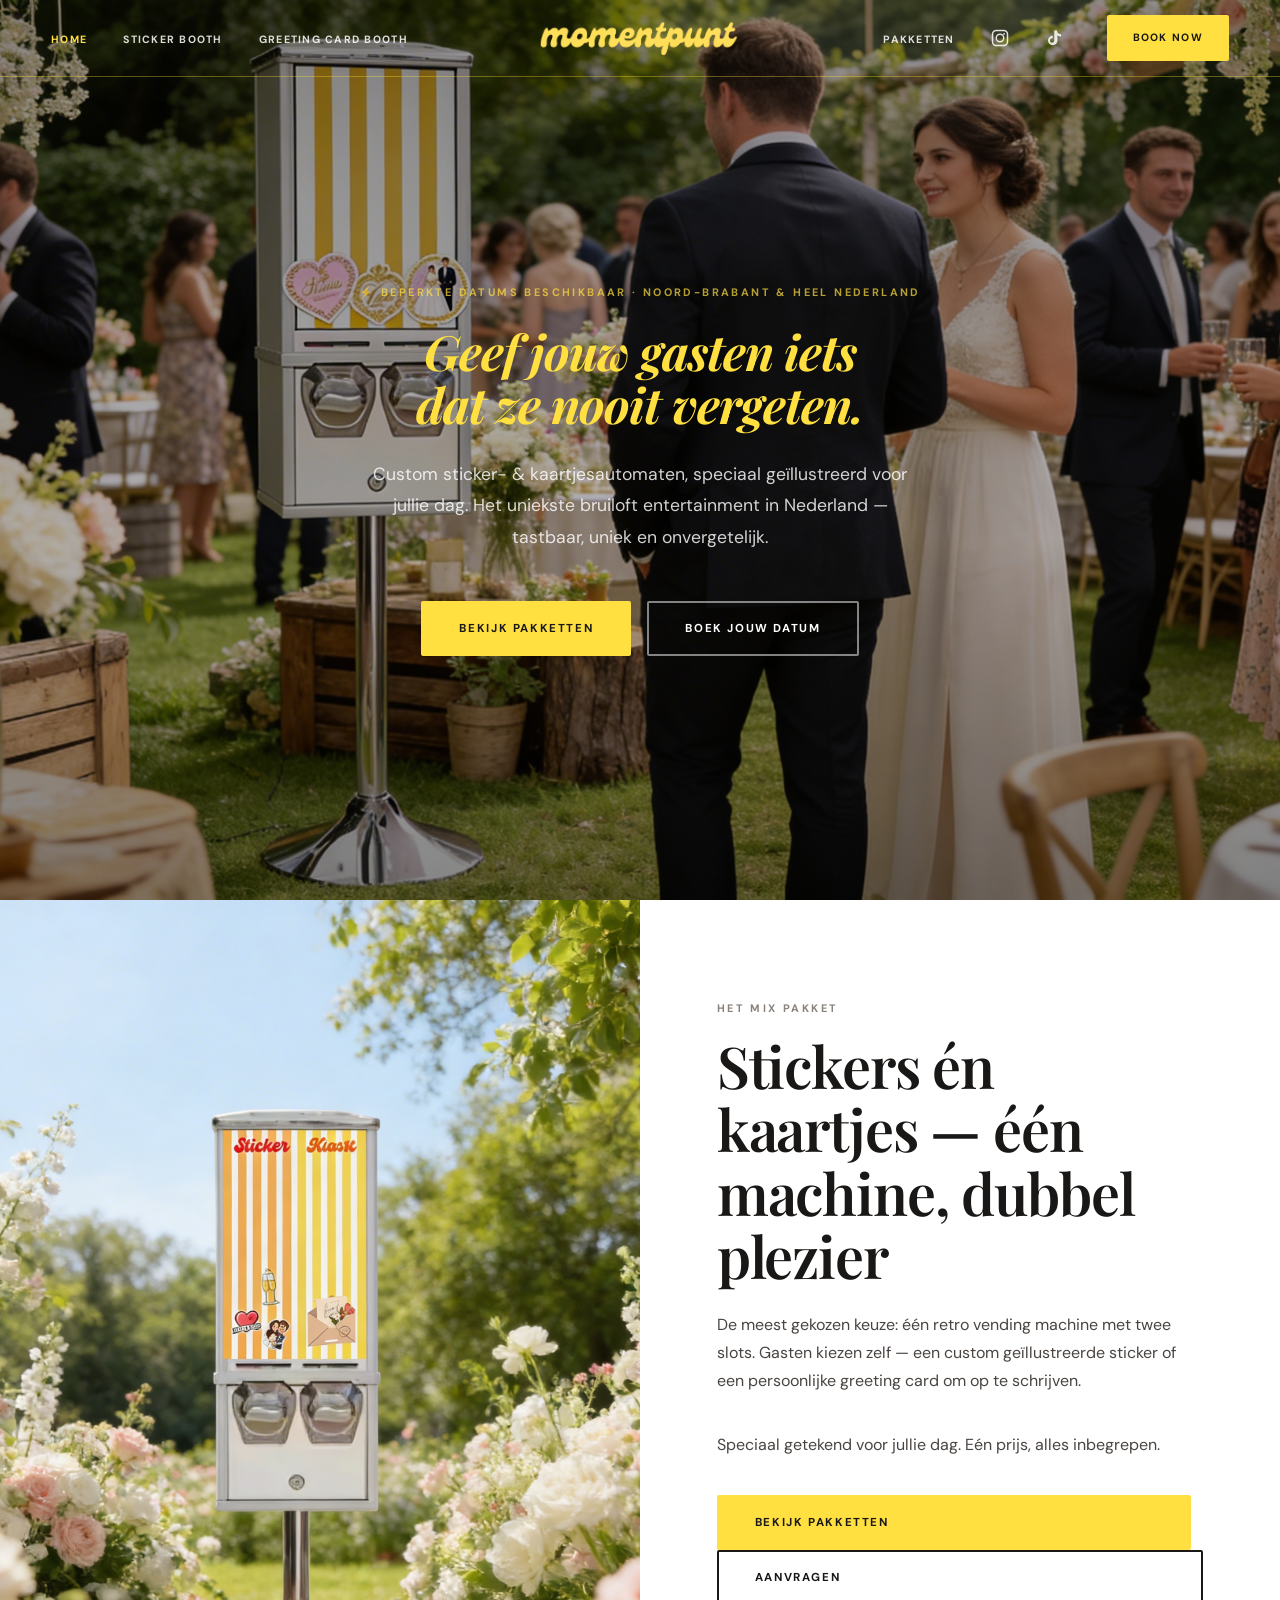
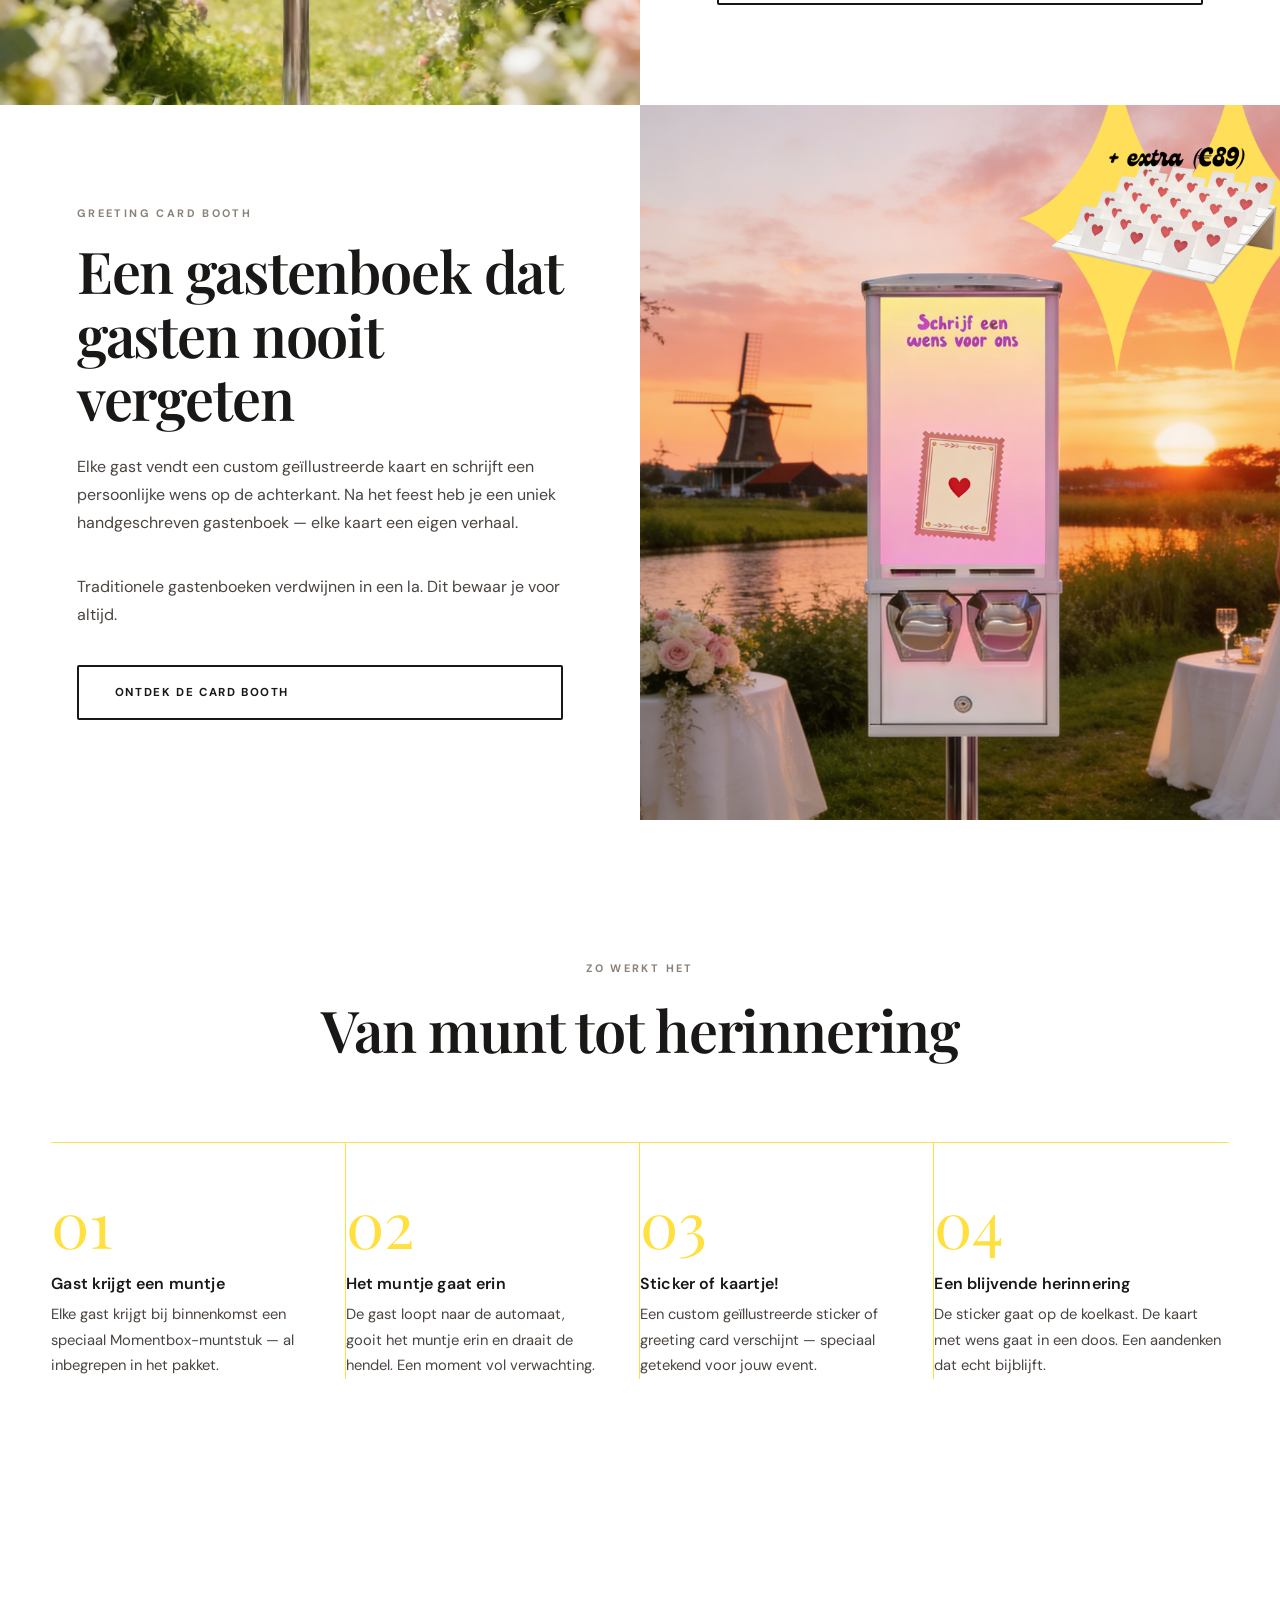
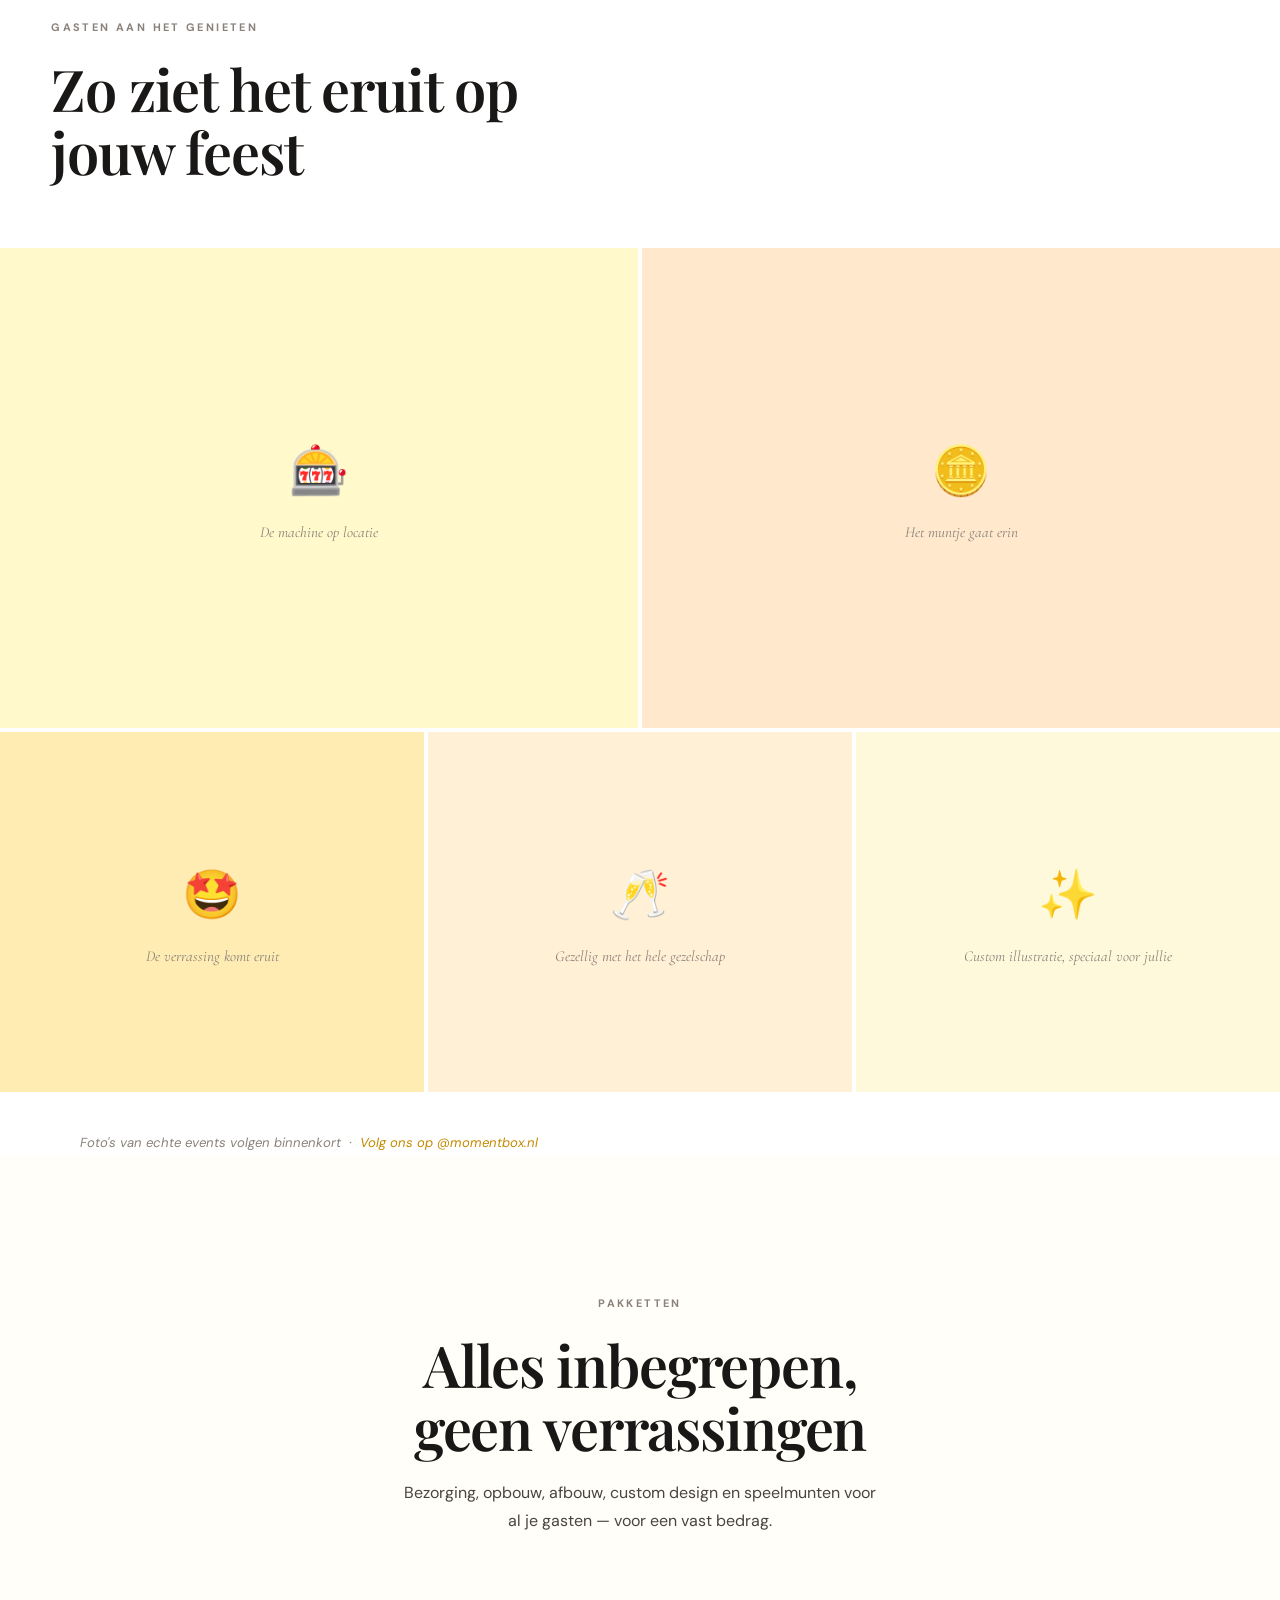
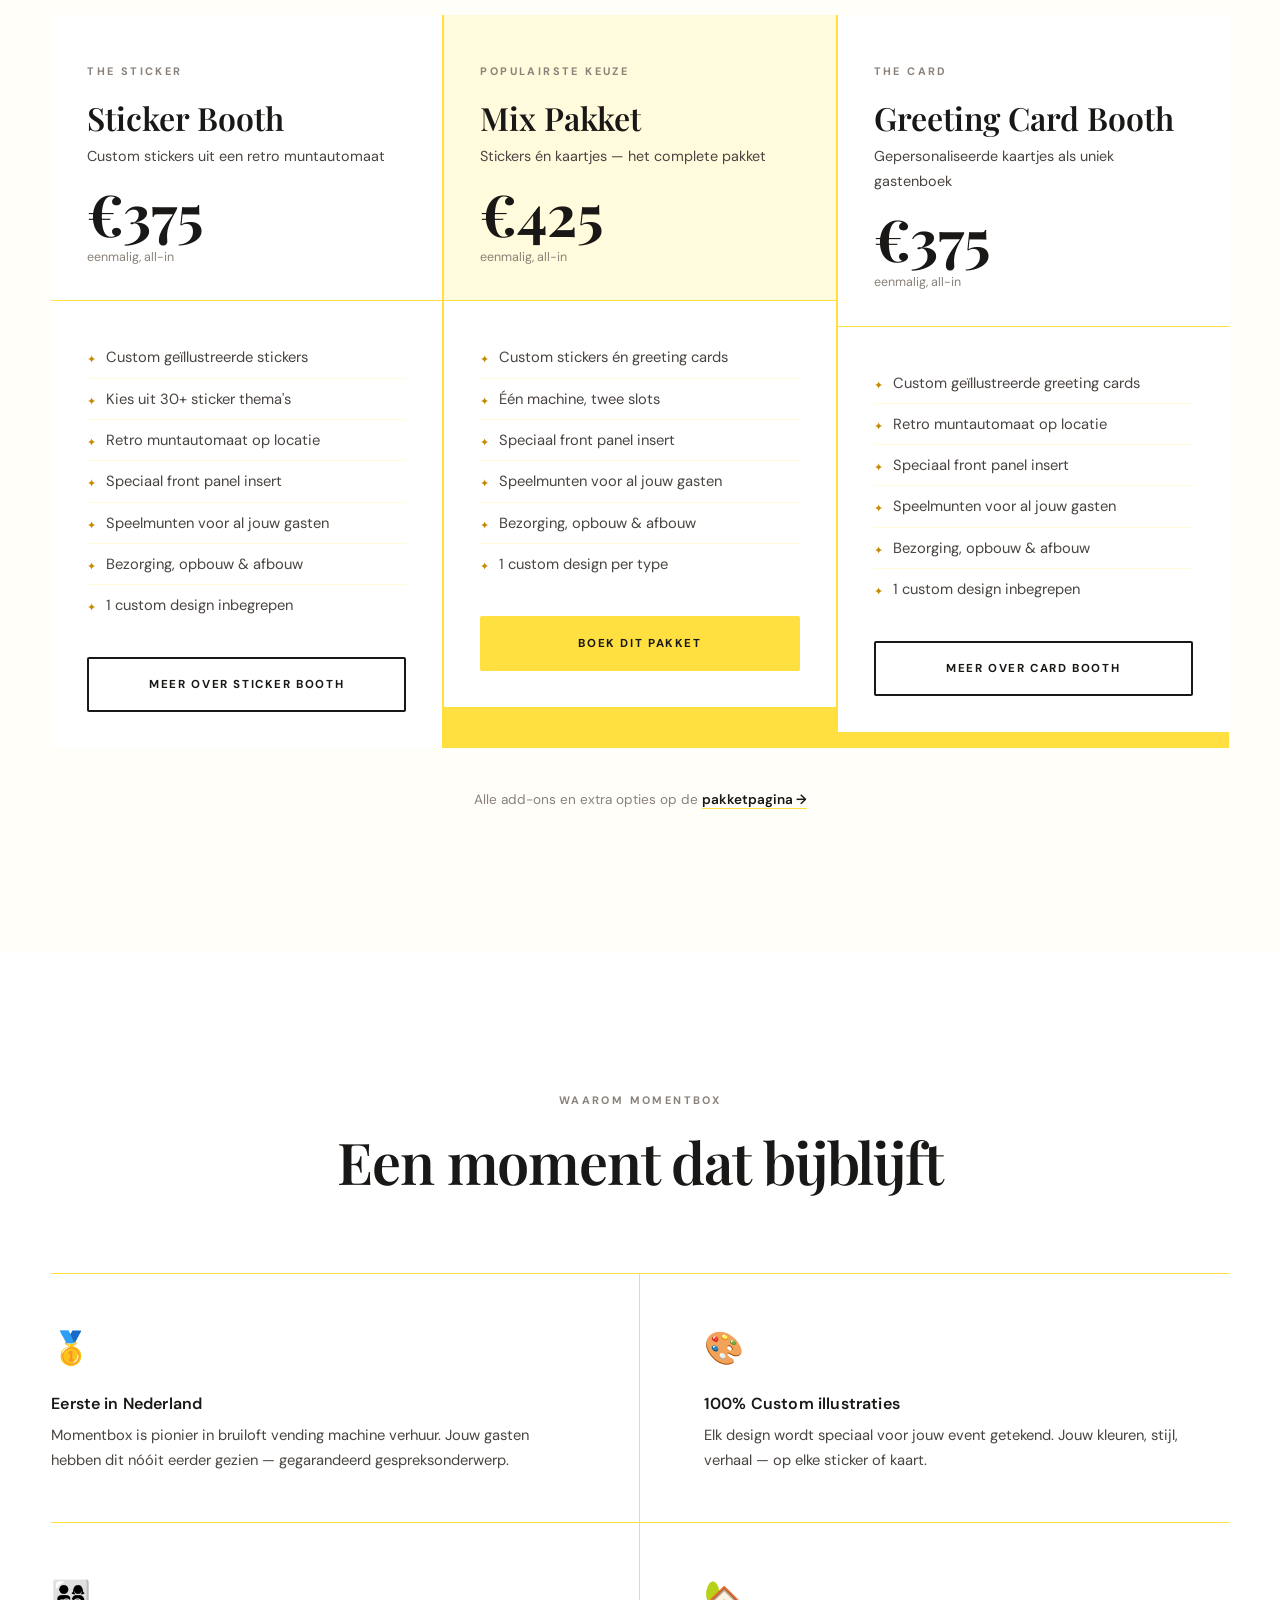
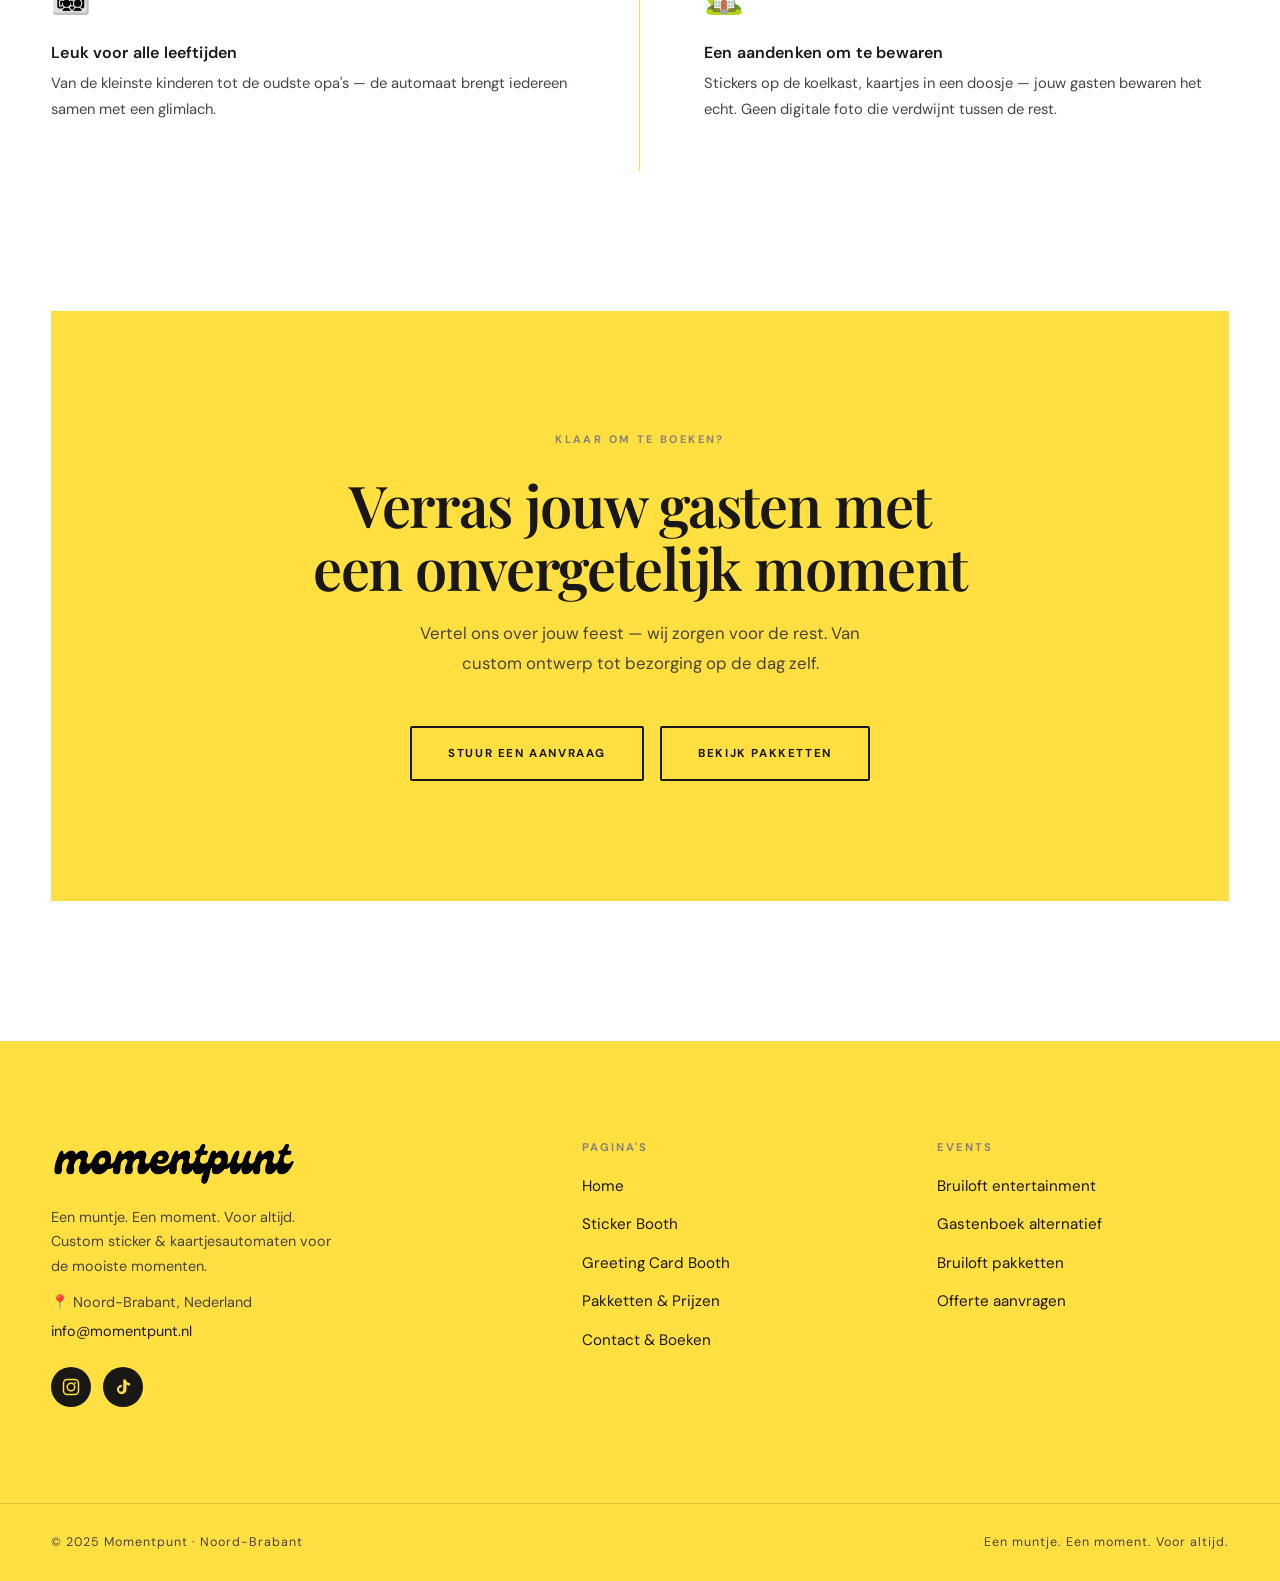
==== index.html @ 3b594d7a "Initial Momentpunt website launch Custom sticker & greeting card vending machine rental site for wed" ====
<!DOCTYPE html>
<html lang="nl">
<head>
  <meta charset="UTF-8" />
  <meta name="viewport" content="width=device-width, initial-scale=1.0" />
  <title>Momentbox — Sticker & Kaartjes Automaat Verhuur voor Bruiloften & Feesten</title>
  <meta name="description" content="Verhuur van sticker- en kaartjesautomaten voor bruiloften, verjaardagen en bedrijfsfeesten in Nederland. Uniek bruiloft entertainment met custom illustraties. Al vanaf €375." />
  <link rel="stylesheet" href="style.css" />
</head>
<body>

<!-- ── Navigation ── -->
<nav class="nav" id="mainNav">
  <div class="nav-inner">
    <!-- Left links -->
    <ul class="nav-links nav-links-left">
      <li><a href="index.html" class="active">Home</a></li>
      <li><a href="stickerbooth.html">Sticker Booth</a></li>
      <li><a href="greetingcardbooth.html">Greeting Card Booth</a></li>
    </ul>

    <!-- Center logo -->
    <a href="index.html" class="nav-logo">
      <img src="images/logo.png" alt="Momentpunt" />
    </a>

    <!-- Right links -->
    <ul class="nav-links nav-links-right">
      <li><a href="pakketten.html">Pakketten</a></li>
      <li><a href="https://instagram.com/momentpunt.nl" class="nav-icon" aria-label="Instagram"><svg width="18" height="18" viewBox="0 0 24 24" fill="none" xmlns="http://www.w3.org/2000/svg"><rect x="2" y="2" width="20" height="20" rx="5" stroke="currentColor" stroke-width="2"/><circle cx="12" cy="12" r="5" stroke="currentColor" stroke-width="2"/><circle cx="17.5" cy="6.5" r="1.2" fill="currentColor"/></svg></a></li>
      <li><a href="https://tiktok.com/@momentpunt.nl" class="nav-icon" aria-label="TikTok"><svg width="18" height="18" viewBox="0 0 24 24" fill="currentColor" xmlns="http://www.w3.org/2000/svg"><path d="M19.59 6.69a4.83 4.83 0 01-3.77-4.25V2h-3.45v13.67a2.89 2.89 0 01-2.88 2.5 2.89 2.89 0 01-2.89-2.89 2.89 2.89 0 012.89-2.89c.28 0 .54.04.79.1V9.01a6.34 6.34 0 00-6.34 6.34 6.34 6.34 0 006.34 6.34 6.34 6.34 0 006.33-6.34V8.69a8.19 8.19 0 004.79 1.52V6.76a4.84 4.84 0 01-1.02-.07z"/></svg></a></li>
      <li><a href="contact.html" class="btn btn-primary btn-sm nav-cta">Book Now</a></li>
    </ul>

    <button class="hamburger" onclick="openMenu()" aria-label="Menu openen">
      <span></span><span></span><span></span>
    </button>
  </div>
</nav>

<div class="mobile-menu" id="mobileMenu">
  <button class="mobile-menu-close" onclick="closeMenu()">✕</button>
  <a href="index.html" onclick="closeMenu()">Home</a>
  <a href="stickerbooth.html" onclick="closeMenu()">Sticker Booth</a>
  <a href="greetingcardbooth.html" onclick="closeMenu()">Greeting Card Booth</a>
  <a href="pakketten.html" onclick="closeMenu()">Pakketten</a>
  <a href="contact.html" onclick="closeMenu()">Contact</a>
</div>

<!-- ── Hero ── -->
<section class="hero">
  <div class="hero-bg">
    <img src="images/hero-wedding.jpg" alt="Momentbox op een bruiloft" />
    <div class="hero-overlay"></div>
  </div>

  <div class="hero-content">
    <span class="eyebrow">⚡ Beperkte datums beschikbaar · Noord-Brabant &amp; Heel Nederland</span>
    <h1 style="max-width:900px; margin: 0 auto 28px; line-height:1.08;">
      Geef jouw gasten iets<br />dat ze nooit vergeten.
    </h1>
    <p class="lead" style="margin: 0 auto 48px;">
      Custom sticker- &amp; kaartjesautomaten, speciaal geïllustreerd voor jullie dag. Het uniekste bruiloft entertainment in Nederland — tastbaar, uniek en onvergetelijk.
    </p>
    <div style="display:flex; gap:16px; justify-content:center; flex-wrap:wrap;">
      <a href="pakketten.html" class="btn btn-primary">Bekijk pakketten</a>
      <a href="contact.html" class="btn btn-ghost">Boek jouw datum</a>
    </div>
  </div>
</section>

<!-- ── Editorial split: Mix (real photo) ── -->
<div class="split-section">
  <div class="split-media" style="background:#FFF9CC;">
    <img src="images/machine-garden.jpg" alt="Momentbox mix pakket in een tuin" />
  </div>
  <div class="split-text">
    <span class="section-label">Het Mix Pakket</span>
    <h2>Stickers én kaartjes — één machine, dubbel plezier</h2>
    <p>De meest gekozen keuze: één retro vending machine met twee slots. Gasten kiezen zelf — een custom geïllustreerde sticker of een persoonlijke greeting card om op te schrijven.</p>
    <p>Speciaal getekend voor jullie dag. Eén prijs, alles inbegrepen.</p>
    <a href="pakketten.html" class="btn btn-primary" style="margin-right:12px;">Bekijk pakketten</a>
    <a href="contact.html" class="btn btn-secondary">Aanvragen</a>
  </div>
</div>

<!-- ── Editorial split: Card Booth (reverse) ── -->
<div class="split-section split-reverse">
  <div class="split-media" style="background:#FFF5CC;">
    <img src="images/greeting-card-booth.jpg" alt="Greeting Card Booth machine" />
  </div>
  <div class="split-text">
    <span class="section-label">Greeting Card Booth</span>
    <h2>Een gastenboek dat gasten nooit vergeten</h2>
    <p>Elke gast vendt een custom geïllustreerde kaart en schrijft een persoonlijke wens op de achterkant. Na het feest heb je een uniek handgeschreven gastenboek — elke kaart een eigen verhaal.</p>
    <p>Traditionele gastenboeken verdwijnen in een la. Dit bewaar je voor altijd.</p>
    <a href="greetingcardbooth.html" class="btn btn-secondary">Ontdek de Card Booth</a>
  </div>
</div>

<!-- ── How it works ── -->
<section class="section" style="background:var(--white);">
  <div class="container">
    <div class="text-center">
      <span class="section-label">Zo werkt het</span>
      <h2 style="max-width:680px; margin: 0 auto;">Van munt tot herinnering</h2>
    </div>

    <div class="steps-editorial">
      <div class="step-editorial">
        <span class="step-n">01</span>
        <h4>Gast krijgt een muntje</h4>
        <p style="font-size:0.92rem; margin-top:10px;">Elke gast krijgt bij binnenkomst een speciaal Momentbox-muntstuk — al inbegrepen in het pakket.</p>
      </div>
      <div class="step-editorial">
        <span class="step-n">02</span>
        <h4>Het muntje gaat erin</h4>
        <p style="font-size:0.92rem; margin-top:10px;">De gast loopt naar de automaat, gooit het muntje erin en draait de hendel. Een moment vol verwachting.</p>
      </div>
      <div class="step-editorial">
        <span class="step-n">03</span>
        <h4>Sticker of kaartje!</h4>
        <p style="font-size:0.92rem; margin-top:10px;">Een custom geïllustreerde sticker of greeting card verschijnt — speciaal getekend voor jouw event.</p>
      </div>
      <div class="step-editorial">
        <span class="step-n">04</span>
        <h4>Een blijvende herinnering</h4>
        <p style="font-size:0.92rem; margin-top:10px;">De sticker gaat op de koelkast. De kaart met wens gaat in een doos. Een aandenken dat echt bijblijft.</p>
      </div>
    </div>
  </div>
</section>

<!-- ── Photo gallery ── -->
<section class="photo-section">
  <div class="photo-section-header">
    <span class="section-label">Gasten aan het genieten</span>
    <h2 style="max-width:560px;">Zo ziet het eruit op jouw feest</h2>
  </div>

  <div class="photo-grid">
    <div class="photo-item fade-up">
      <!-- <img src="photos/machine-locatie.jpg" alt="Momentbox op locatie" /> -->
      <div class="photo-placeholder">
        <div class="photo-placeholder-emoji">🎰</div>
        <div class="photo-placeholder-label">De machine op locatie</div>
      </div>
      <div class="photo-caption">De machine staat er mooi bij</div>
    </div>

    <div class="photo-item fade-up" style="transition-delay:.06s;">
      <!-- <img src="photos/munt-gooien.jpg" alt="Gast gooit een munt" /> -->
      <div class="photo-placeholder">
        <div class="photo-placeholder-emoji">🪙</div>
        <div class="photo-placeholder-label">Het muntje gaat erin</div>
      </div>
      <div class="photo-caption">Een moment vol verwachting</div>
    </div>

    <div class="photo-item fade-up" style="transition-delay:.10s;">
      <!-- <img src="photos/sticker-verrassing.jpg" alt="De verrassing" /> -->
      <div class="photo-placeholder">
        <div class="photo-placeholder-emoji">🤩</div>
        <div class="photo-placeholder-label">De verrassing komt eruit</div>
      </div>
      <div class="photo-caption">Altijd een glimlach</div>
    </div>

    <div class="photo-item fade-up" style="transition-delay:.14s;">
      <!-- <img src="photos/gasten-groep.jpg" alt="Gasten bij de Momentbox" /> -->
      <div class="photo-placeholder">
        <div class="photo-placeholder-emoji">🥂</div>
        <div class="photo-placeholder-label">Gezellig met het hele gezelschap</div>
      </div>
      <div class="photo-caption">Brengt mensen samen</div>
    </div>

    <div class="photo-item fade-up" style="transition-delay:.18s;">
      <!-- <img src="photos/sticker-detail.jpg" alt="Custom sticker detail" /> -->
      <div class="photo-placeholder">
        <div class="photo-placeholder-emoji">✨</div>
        <div class="photo-placeholder-label">Custom illustratie, speciaal voor jullie</div>
      </div>
      <div class="photo-caption">Elk detail, uniek</div>
    </div>
  </div>

  <div style="padding:40px 40px 0; max-width:1200px; margin:0 auto;">
    <p style="font-size:0.82rem; color:var(--text-soft); font-style:italic;">
      Foto's van echte events volgen binnenkort &nbsp;·&nbsp;
      <a href="https://instagram.com/momentbox.nl" style="color:var(--terra);">Volg ons op @momentbox.nl</a>
    </p>
  </div>
</section>

<!-- ── Packages ── -->
<section class="section" style="background:var(--beige-1);">
  <div class="container">
    <div class="text-center" style="margin-bottom:80px;">
      <span class="section-label">Pakketten</span>
      <h2>Alles inbegrepen,<br />geen verrassingen</h2>
      <p style="max-width:480px; margin:20px auto 0;">Bezorging, opbouw, afbouw, custom design en speelmunten voor al je gasten — voor een vast bedrag.</p>
    </div>

    <div class="packages-grid">

      <div class="package-card fade-up">
        <div class="package-header">
          <span class="section-label">The Sticker</span>
          <h3 style="margin-bottom:8px;">Sticker Booth</h3>
          <p style="font-size:0.9rem;">Custom stickers uit een retro muntautomaat</p>
          <div class="package-price">€375</div>
          <p style="font-size:0.78rem; color:var(--text-soft); margin-top:4px;">eenmalig, all-in</p>
        </div>
        <div class="package-body">
          <ul class="feature-list">
            <li>Custom geïllustreerde stickers</li>
            <li>Kies uit 30+ sticker thema's</li>
            <li>Retro muntautomaat op locatie</li>
            <li>Speciaal front panel insert</li>
            <li>Speelmunten voor al jouw gasten</li>
            <li>Bezorging, opbouw &amp; afbouw</li>
            <li>1 custom design inbegrepen</li>
          </ul>
          <a href="stickerbooth.html" class="btn btn-secondary" style="margin-top:32px; width:100%; justify-content:center;">Meer over Sticker Booth</a>
        </div>
      </div>

      <div class="package-card featured fade-up" style="transition-delay:.1s;">
        <div class="package-header">
          <span class="section-label">Populairste keuze</span>
          <h3 style="margin-bottom:8px;">Mix Pakket</h3>
          <p style="font-size:0.9rem;">Stickers én kaartjes — het complete pakket</p>
          <div class="package-price">€425</div>
          <p style="font-size:0.78rem; color:var(--text-soft); margin-top:4px;">eenmalig, all-in</p>
        </div>
        <div class="package-body">
          <ul class="feature-list">
            <li>Custom stickers én greeting cards</li>
            <li>Één machine, twee slots</li>
            <li>Speciaal front panel insert</li>
            <li>Speelmunten voor al jouw gasten</li>
            <li>Bezorging, opbouw &amp; afbouw</li>
            <li>1 custom design per type</li>
          </ul>
          <a href="contact.html" class="btn btn-primary" style="margin-top:32px; width:100%; justify-content:center;">Boek dit pakket</a>
        </div>
      </div>

      <div class="package-card fade-up" style="transition-delay:.2s;">
        <div class="package-header">
          <span class="section-label">The Card</span>
          <h3 style="margin-bottom:8px;">Greeting Card Booth</h3>
          <p style="font-size:0.9rem;">Gepersonaliseerde kaartjes als uniek gastenboek</p>
          <div class="package-price">€375</div>
          <p style="font-size:0.78rem; color:var(--text-soft); margin-top:4px;">eenmalig, all-in</p>
        </div>
        <div class="package-body">
          <ul class="feature-list">
            <li>Custom geïllustreerde greeting cards</li>
            <li>Retro muntautomaat op locatie</li>
            <li>Speciaal front panel insert</li>
            <li>Speelmunten voor al jouw gasten</li>
            <li>Bezorging, opbouw &amp; afbouw</li>
            <li>1 custom design inbegrepen</li>
          </ul>
          <a href="greetingcardbooth.html" class="btn btn-secondary" style="margin-top:32px; width:100%; justify-content:center;">Meer over Card Booth</a>
        </div>
      </div>

    </div>
    <p class="text-center" style="margin-top:40px; font-size:0.85rem; color:var(--text-soft);">
      Alle add-ons en extra opties op de <a href="pakketten.html" style="color:var(--text); font-weight:600; border-bottom:1px solid var(--beige-3);">pakketpagina →</a>
    </p>
  </div>
</section>

<!-- ── Why Momentbox ── -->
<section class="section" style="background:var(--white);">
  <div class="container">
    <div class="text-center">
      <span class="section-label">Waarom Momentbox</span>
      <h2>Een moment dat bijblijft</h2>
    </div>

    <div class="usp-grid">
      <div class="usp-card fade-up">
        <div class="usp-icon">🥇</div>
        <h4>Eerste in Nederland</h4>
        <p style="font-size:0.92rem; margin-top:10px;">Momentbox is pionier in bruiloft vending machine verhuur. Jouw gasten hebben dit nóóit eerder gezien — gegarandeerd gespreksonderwerp.</p>
      </div>
      <div class="usp-card fade-up" style="transition-delay:.1s;">
        <div class="usp-icon">🎨</div>
        <h4>100% Custom illustraties</h4>
        <p style="font-size:0.92rem; margin-top:10px;">Elk design wordt speciaal voor jouw event getekend. Jouw kleuren, stijl, verhaal — op elke sticker of kaart.</p>
      </div>
      <div class="usp-card fade-up" style="transition-delay:.2s;">
        <div class="usp-icon">👨‍👩‍👧‍👦</div>
        <h4>Leuk voor alle leeftijden</h4>
        <p style="font-size:0.92rem; margin-top:10px;">Van de kleinste kinderen tot de oudste opa's — de automaat brengt iedereen samen met een glimlach.</p>
      </div>
      <div class="usp-card fade-up" style="transition-delay:.3s;">
        <div class="usp-icon">🏡</div>
        <h4>Een aandenken om te bewaren</h4>
        <p style="font-size:0.92rem; margin-top:10px;">Stickers op de koelkast, kaartjes in een doosje — jouw gasten bewaren het echt. Geen digitale foto die verdwijnt tussen de rest.</p>
      </div>
    </div>
  </div>
</section>

<!-- ── CTA ── -->
<section class="section" style="background:var(--white); padding-top:0;">
  <div class="container">
    <div class="cta-banner">
      <span class="eyebrow">Klaar om te boeken?</span>
      <h2>Verras jouw gasten met<br />een onvergetelijk moment</h2>
      <p>Vertel ons over jouw feest — wij zorgen voor de rest. Van custom ontwerp tot bezorging op de dag zelf.</p>
      <div style="display:flex; gap:16px; justify-content:center; flex-wrap:wrap;">
        <a href="contact.html" class="btn btn-secondary">Stuur een aanvraag</a>
        <a href="pakketten.html" class="btn btn-secondary">Bekijk pakketten</a>
      </div>
    </div>
  </div>
</section>

<!-- ── Footer ── -->
<footer>
  <div class="footer-inner">
    <div class="footer-brand">
      <a href="index.html"><img src="images/logo.png" alt="Momentpunt" class="footer-logo-img" /></a>
      <p>Een muntje. Een moment. Voor altijd.<br />Custom sticker &amp; kaartjesautomaten voor de mooiste momenten.</p>
      <p style="margin-top:12px; color:var(--text-mid);">📍 Noord-Brabant, Nederland</p>
      <p style="margin-top:4px;"><a href="mailto:info@momentpunt.nl" style="color:var(--text);">info@momentpunt.nl</a></p>
      <div class="footer-socials">
        <a href="https://instagram.com/momentpunt.nl" aria-label="Instagram"><svg width="18" height="18" viewBox="0 0 24 24" fill="none" xmlns="http://www.w3.org/2000/svg"><rect x="2" y="2" width="20" height="20" rx="5" stroke="currentColor" stroke-width="2"/><circle cx="12" cy="12" r="5" stroke="currentColor" stroke-width="2"/><circle cx="17.5" cy="6.5" r="1.2" fill="currentColor"/></svg></a>
        <a href="https://tiktok.com/@momentpunt.nl" aria-label="TikTok"><svg width="18" height="18" viewBox="0 0 24 24" fill="currentColor" xmlns="http://www.w3.org/2000/svg"><path d="M19.59 6.69a4.83 4.83 0 01-3.77-4.25V2h-3.45v13.67a2.89 2.89 0 01-2.88 2.5 2.89 2.89 0 01-2.89-2.89 2.89 2.89 0 012.89-2.89c.28 0 .54.04.79.1V9.01a6.34 6.34 0 00-6.34 6.34 6.34 6.34 0 006.34 6.34 6.34 6.34 0 006.33-6.34V8.69a8.19 8.19 0 004.79 1.52V6.76a4.84 4.84 0 01-1.02-.07z"/></svg></a>
      </div>
    </div>
    <div class="footer-links">
      <h4>Pagina's</h4>
      <ul>
        <li><a href="index.html">Home</a></li>
        <li><a href="stickerbooth.html">Sticker Booth</a></li>
        <li><a href="greetingcardbooth.html">Greeting Card Booth</a></li>
        <li><a href="pakketten.html">Pakketten &amp; Prijzen</a></li>
        <li><a href="contact.html">Contact &amp; Boeken</a></li>
      </ul>
    </div>
    <div class="footer-links">
      <h4>Events</h4>
      <ul>
        <li><a href="stickerbooth.html">Bruiloft entertainment</a></li>
        <li><a href="greetingcardbooth.html">Gastenboek alternatief</a></li>
        <li><a href="pakketten.html">Bruiloft pakketten</a></li>
        <li><a href="contact.html">Offerte aanvragen</a></li>
      </ul>
    </div>
  </div>
  <div class="footer-bottom">
    <span>© 2025 Momentpunt · Noord-Brabant</span>
    <span>Een muntje. Een moment. Voor altijd.</span>
  </div>
</footer>

<script>
  function openMenu() { document.getElementById('mobileMenu').classList.add('open'); }
  function closeMenu() { document.getElementById('mobileMenu').classList.remove('open'); }

  // Transparent → white nav on scroll
  const nav = document.getElementById('mainNav');
  const heroHeight = () => window.innerHeight - 10;

  function updateNav() {
    if (window.scrollY >= heroHeight()) {
      nav.classList.add('scrolled');
    } else {
      nav.classList.remove('scrolled');
    }
  }
  window.addEventListener('scroll', updateNav, { passive: true });
  updateNav();

  // Fade-up on scroll
  const observer = new IntersectionObserver((entries) => {
    entries.forEach(e => { if (e.isIntersecting) e.target.classList.add('visible'); });
  }, { threshold: 0.1 });
  document.querySelectorAll('.fade-up').forEach(el => observer.observe(el));
</script>
</body>
</html>
---- style.css ----
/* ============================================
   MOMENTBOX — Shared Stylesheet
   ============================================ */

@import url('https://fonts.googleapis.com/css2?family=Playfair+Display:ital,wght@0,400;0,600;0,700;1,400;1,600&family=DM+Sans:wght@300;400;500;600&family=Cormorant+Garamond:ital,wght@0,400;0,500;1,400;1,500&display=swap');

/* ── Variables ─────────────────────────── */
:root {
  --beige-0:    #FFFFFF;
  --beige-1:    #FFFEF8;
  --beige-2:    #FFFBDC;
  --beige-3:    #FFE040;
  --beige-4:    #FFD000;
  --terra:      #C48A00;
  --terra-dark: #A87200;
  --rose:       #FF6B35;
  --rose-dark:  #E0511A;
  --text:       #1A1816;
  --text-mid:   #4A4440;
  --text-soft:  #8A827A;
  --white:      #FFFFFF;
  --radius-sm:  12px;
  --radius-md:  20px;
  --radius-lg:  32px;
  --radius-pill:50px;
  --shadow-sm:  0 2px 12px rgba(26,24,18,.07);
  --shadow-md:  0 6px 28px rgba(26,24,18,.10);
  --shadow-lg:  0 16px 48px rgba(26,24,18,.14);
  --transition: 0.25s ease;
}

/* ── Reset & Base ─────────────────────── */
*, *::before, *::after { box-sizing: border-box; margin: 0; padding: 0; }

html { scroll-behavior: smooth; }

body {
  font-family: 'DM Sans', sans-serif;
  background: var(--white);
  color: var(--text);
  line-height: 1.65;
  font-size: 16px;
  -webkit-font-smoothing: antialiased;
}

h1, h2, h3, h4 {
  font-family: 'Playfair Display', serif;
  line-height: 1.08;
  color: var(--text);
}

h1 { font-size: clamp(1.9rem, 3.8vw, 3.2rem); font-weight: 700; letter-spacing: -0.02em; }
h2 { font-size: clamp(2.2rem, 4.5vw, 4rem); font-weight: 600; letter-spacing: -0.02em; line-height: 1.1; }
h3 { font-size: clamp(1.4rem, 2.5vw, 2rem); font-weight: 600; }
h4 { font-size: 1rem; font-weight: 600; font-family: 'DM Sans', sans-serif; letter-spacing: 0.01em; }

p { color: var(--text-mid); line-height: 1.75; }

a { text-decoration: none; color: inherit; }

img { max-width: 100%; display: block; }

/* ── Layout helpers ───────────────────── */
.container { max-width: 1440px; margin: 0 auto; padding: 0 4vw; }
.section { padding: 140px 0; }
.section-sm { padding: 100px 0; }
.section-xs { padding: 64px 0; }
.text-center { text-align: center; }

/* ── Eyebrow / lead ───────────────────── */
.eyebrow {
  font-family: 'DM Sans', sans-serif;
  font-size: 0.68rem;
  font-weight: 700;
  letter-spacing: 0.22em;
  text-transform: uppercase;
  color: var(--text-soft);
  margin-bottom: 24px;
  display: block;
}
.lead {
  font-size: 1.1rem;
  line-height: 1.8;
  color: var(--text-mid);
  max-width: 560px;
}

/* ── Buttons ──────────────────────────── */
.btn {
  display: inline-flex;
  align-items: center;
  gap: 10px;
  padding: 16px 36px;
  border-radius: 2px;
  font-family: 'DM Sans', sans-serif;
  font-weight: 700;
  font-size: 0.72rem;
  letter-spacing: 0.14em;
  text-transform: uppercase;
  cursor: pointer;
  border: 2px solid transparent;
  transition: opacity var(--transition), background var(--transition), color var(--transition);
  white-space: nowrap;
}

.btn:hover { opacity: 0.82; }

.btn-primary {
  background: var(--beige-3);
  color: var(--text);
}
.btn-primary:hover { opacity: 1; background: var(--beige-4); }

.btn-secondary {
  background: transparent;
  color: var(--text);
  border-color: var(--text);
}
.btn-secondary:hover {
  opacity: 1;
  background: var(--text);
  color: var(--white);
}

.btn-white {
  background: var(--white);
  color: var(--text);
}
.btn-white:hover { opacity: 1; background: var(--beige-2); }

.btn-ghost {
  background: transparent;
  color: var(--white);
  border-color: rgba(255,255,255,.5);
}
.btn-ghost:hover { opacity: 1; background: rgba(255,255,255,.12); }

.btn-sm { padding: 12px 24px; font-size: 0.68rem; }

/* ── Navigation ───────────────────────── */
.nav {
  position: fixed;
  top: 0;
  left: 0;
  right: 0;
  z-index: 100;
  background: transparent;
  border-bottom: 1px solid rgba(255,224,64,.35);
  transition: background 0.4s ease, border-color 0.4s ease;
}
.nav.scrolled {
  background: var(--white);
  border-bottom: 1px solid var(--beige-3);
}

.nav-inner {
  max-width: 1440px;
  margin: 0 auto;
  padding: 0 4vw;
  height: 76px;
  display: grid;
  grid-template-columns: 1fr auto 1fr;
  align-items: center;
  gap: 24px;
}

.nav-logo {
  grid-column: 2;
  display: flex;
  align-items: center;
  justify-content: center;
}
.nav-logo img {
  height: 36px;
  width: auto;
  display: block;
  filter: brightness(1);
  transition: filter 0.4s ease;
}

.nav-links {
  display: flex;
  align-items: center;
  gap: 36px;
  list-style: none;
}
.nav-links-left { justify-content: flex-start; }
.nav-links-right { justify-content: flex-end; }

.nav-links a {
  font-size: 0.66rem;
  font-weight: 700;
  letter-spacing: 0.12em;
  text-transform: uppercase;
  color: rgba(255,255,255,.85);
  transition: color 0.4s ease, opacity 0.4s ease;
  white-space: nowrap;
}
.nav-links a:hover { color: var(--beige-3); }
.nav-links a.active { color: var(--beige-3); }

/* Scrolled state — links go dark */
.nav.scrolled .nav-links a { color: var(--text-soft); }
.nav.scrolled .nav-links a:hover { color: var(--text); }
.nav.scrolled .nav-links a.active { color: var(--text); }
.nav.scrolled .nav-logo img { filter: brightness(0); }
.nav.scrolled .hamburger span { background: var(--text); }

/* Nav CTA button in hero state */
.nav:not(.scrolled) .nav-cta.btn-primary {
  background: var(--beige-3);
  color: var(--text);
}
.nav.scrolled .nav-cta.btn-primary {
  background: var(--beige-3);
  color: var(--text);
}

.nav-cta { margin-left: 8px; }

.nav-icon {
  display: flex;
  align-items: center;
  justify-content: center;
  color: rgba(255,255,255,.85);
  transition: color 0.4s ease, opacity 0.4s ease;
}
.nav-icon:hover { opacity: 0.65; }
.nav.scrolled .nav-icon { color: var(--text-soft); }
.nav.scrolled .nav-icon:hover { color: var(--text); }

.hamburger {
  display: none;
  flex-direction: column;
  gap: 5px;
  cursor: pointer;
  padding: 4px;
  background: none;
  border: none;
}
.hamburger span {
  display: block;
  width: 24px;
  height: 2px;
  background: var(--white);
  border-radius: 2px;
  transition: all 0.3s;
}

.mobile-menu {
  display: none;
  position: fixed;
  top: 0; left: 0; right: 0; bottom: 0;
  background: var(--text);
  z-index: 200;
  flex-direction: column;
  align-items: center;
  justify-content: center;
  gap: 32px;
}
.mobile-menu.open { display: flex; }
.mobile-menu a {
  font-family: 'Playfair Display', serif;
  font-size: 1.8rem;
  font-weight: 600;
  color: var(--white);
}
.mobile-menu a:hover { color: var(--beige-3); }
.mobile-menu-close {
  position: absolute;
  top: 24px; right: 24px;
  font-size: 1.8rem;
  cursor: pointer;
  color: var(--text-mid);
  background: none;
  border: none;
  font-family: sans-serif;
}

/* ── Decorative elements ──────────────── */
.sticker-tag {
  display: inline-block;
  background: var(--beige-3);
  color: var(--text);
  padding: 4px 14px;
  border-radius: 2px;
  font-size: 0.68rem;
  font-weight: 700;
  letter-spacing: 0.1em;
  text-transform: uppercase;
  font-family: 'DM Sans', sans-serif;
}
.sticker-tag.rose { background: #FFE0D6; }
.sticker-tag.beige { background: var(--beige-2); }

.star { color: var(--terra); }
.star-lg { font-size: 1.4rem; }

.section-label {
  display: block;
  font-family: 'DM Sans', sans-serif;
  font-style: normal;
  font-size: 0.68rem;
  font-weight: 700;
  letter-spacing: 0.22em;
  text-transform: uppercase;
  color: var(--text-soft);
  margin-bottom: 20px;
}

/* ── Grain/texture overlay ────────────── */
.has-grain::after {
  content: '';
  position: absolute;
  inset: 0;
  background-image: url("data:image/svg+xml,%3Csvg viewBox='0 0 256 256' xmlns='http://www.w3.org/2000/svg'%3E%3Cfilter id='noise'%3E%3CfeTurbulence type='fractalNoise' baseFrequency='0.9' numOctaves='4' stitchTiles='stitch'/%3E%3C/filter%3E%3Crect width='100%25' height='100%25' filter='url(%23noise)' opacity='0.04'/%3E%3C/svg%3E");
  pointer-events: none;
  border-radius: inherit;
  z-index: 1;
}

/* ── Cards ────────────────────────────── */
.card {
  background: var(--white);
  border-radius: var(--radius-md);
  padding: 36px;
  box-shadow: var(--shadow-sm);
  border: 1px solid var(--beige-3);
  transition: box-shadow var(--transition), transform var(--transition);
}
.card:hover {
  box-shadow: var(--shadow-md);
  transform: translateY(-3px);
}

/* ── Hero ─────────────────────────────── */
.hero {
  position: relative;
  min-height: 100vh;
  display: flex;
  align-items: center;
  justify-content: center;
  overflow: hidden;
  padding: 0;
}

.hero-bg {
  position: absolute;
  inset: 0;
  z-index: 0;
}
.hero-bg img {
  width: 100%;
  height: 100%;
  object-fit: cover;
  object-position: center center;
  display: block;
}
.hero-overlay {
  position: absolute;
  inset: 0;
  background: linear-gradient(
    to bottom,
    rgba(0,0,0,.42) 0%,
    rgba(0,0,0,.28) 60%,
    rgba(0,0,0,.48) 100%
  );
}

.hero-content {
  position: relative;
  z-index: 1;
  text-align: center;
  padding: 120px 4vw 80px;
  width: 100%;
}
.hero-content h1 {
  color: var(--beige-3);
  font-style: italic;
}
.hero-content .eyebrow { color: rgba(255,224,64,.7); }
.hero-content .lead { color: rgba(255,255,255,.82); margin: 0 auto 48px; }

.hero-dots { display: none; }
.hero-glow { display: none; }
.deco-star { display: none; }

/* ── How it works (editorial) ─────────── */
.steps-grid { display: none; } /* legacy */

.steps-editorial {
  display: grid;
  grid-template-columns: repeat(4, 1fr);
  margin-top: 80px;
  border-top: 1px solid var(--beige-3);
}

.step-editorial {
  padding: 48px 40px 0 0;
  border-right: 1px solid var(--beige-3);
}
.step-editorial:last-child { border-right: none; padding-right: 0; }
.step-editorial:first-child { padding-left: 0; }

.step-n {
  font-family: 'Playfair Display', serif;
  font-size: 4rem;
  font-weight: 400;
  color: var(--beige-3);
  line-height: 1;
  display: block;
  margin-bottom: 20px;
}

.step-emoji { display: none; }
.step-card { display: none; }
.step-num { display: none; }

/* ── Package cards ────────────────────── */
.packages-grid {
  display: grid;
  grid-template-columns: repeat(3, 1fr);
  gap: 2px;
  align-items: start;
  background: var(--beige-3);
}

.package-card {
  background: var(--white);
  border-radius: 0;
  overflow: hidden;
  border: none;
  transition: box-shadow var(--transition);
}
.package-card:hover { box-shadow: none; }
.package-card.featured { border: none; box-shadow: none; }

.package-header {
  padding: 48px 36px 32px;
  background: var(--white);
  border-bottom: 1px solid var(--beige-3);
  position: relative;
}
.package-card.featured .package-header {
  background: var(--beige-2);
}

.package-badge {
  position: absolute;
  top: 16px; right: 16px;
  background: transparent;
  color: var(--terra);
  font-family: 'Cormorant Garamond', serif;
  font-style: italic;
  font-size: 0.95rem;
  font-weight: 500;
  padding: 0;
  border-radius: 0;
  letter-spacing: 0;
  text-transform: none;
}

.package-emoji { font-size: 2.4rem; margin-bottom: 12px; }

.package-price {
  font-family: 'Playfair Display', serif;
  font-size: 3.6rem;
  font-weight: 700;
  color: var(--text);
  line-height: 1;
  margin: 16px 0 4px;
}

.package-body { padding: 36px; }

.feature-list { list-style: none; }
.feature-list li {
  display: flex;
  align-items: flex-start;
  gap: 10px;
  padding: 8px 0;
  border-bottom: 1px solid var(--beige-2);
  font-size: 0.92rem;
  color: var(--text-mid);
}
.feature-list li:last-child { border-bottom: none; }
.feature-list li::before {
  content: '✦';
  color: var(--terra);
  font-size: 0.7rem;
  margin-top: 5px;
  flex-shrink: 0;
}

/* ── Why Momentbox / USP ──────────────── */
.usp-grid {
  display: grid;
  grid-template-columns: repeat(2, 1fr);
  gap: 0;
  border-top: 1px solid var(--beige-3);
  margin-top: 80px;
}

.usp-card {
  background: transparent;
  border-radius: 0;
  padding: 48px 64px 48px 0;
  border: none;
  border-right: 1px solid var(--beige-3);
  border-bottom: 1px solid var(--beige-3);
  display: flex;
  gap: 0;
  flex-direction: column;
  align-items: flex-start;
}
.usp-card:nth-child(even) { padding-left: 64px; padding-right: 0; border-right: none; }
.usp-card:nth-child(3), .usp-card:nth-child(4) { border-bottom: none; }
.usp-card:hover { box-shadow: none; }

.usp-icon {
  font-size: 2rem;
  flex-shrink: 0;
  width: auto; height: auto;
  background: transparent;
  border-radius: 0;
  display: block;
  margin-bottom: 20px;
}

/* ── CTA Banner ───────────────────────── */
.cta-banner {
  background: var(--beige-3);
  border-radius: 0;
  padding: 120px 40px;
  text-align: center;
  position: relative;
  overflow: hidden;
}
.cta-banner::before { display: none; }
.cta-banner::after { display: none; }
.cta-banner h2 { color: var(--text); margin-bottom: 20px; }
.cta-banner .eyebrow { color: var(--text-soft); }
.cta-banner p { color: var(--text-mid); margin-bottom: 48px; font-size: 1.05rem; max-width: 480px; margin-left: auto; margin-right: auto; }

/* ── Footer ───────────────────────────── */
footer {
  background: var(--beige-3);
  border-top: none;
  padding: 100px 0 0;
  min-height: 60vh;
  display: flex;
  flex-direction: column;
  justify-content: space-between;
}

.footer-inner {
  padding: 0 4vw;
  display: grid;
  grid-template-columns: 1.6fr 1fr 1fr;
  gap: 64px;
  margin-bottom: 72px;
}

.footer-logo-img {
  height: 44px;
  width: auto;
  display: block;
  margin-bottom: 20px;
  filter: brightness(0);
}

.footer-brand p { font-size: 0.9rem; color: var(--text-mid); margin-top: 10px; max-width: 280px; line-height: 1.7; }

.footer-socials {
  display: flex;
  gap: 12px;
  margin-top: 24px;
}
.footer-socials a {
  width: 40px; height: 40px;
  border-radius: 50%;
  background: var(--text);
  display: flex;
  align-items: center;
  justify-content: center;
  color: var(--beige-3);
  transition: opacity var(--transition);
}
.footer-socials a:hover { opacity: 0.75; }

.footer-links h4 { font-family: 'DM Sans', sans-serif; font-size: 0.7rem; font-weight: 700; letter-spacing: 0.18em; text-transform: uppercase; color: var(--text-soft); margin-bottom: 20px; }
.footer-links ul { list-style: none; }
.footer-links ul li { margin-bottom: 12px; }
.footer-links ul a { font-size: 0.95rem; color: var(--text); transition: opacity var(--transition); }
.footer-links ul a:hover { opacity: 0.6; }

.footer-bottom {
  padding: 28px 4vw;
  border-top: 1px solid rgba(26,24,18,.15);
  display: flex;
  justify-content: space-between;
  align-items: center;
  font-size: 0.78rem;
  letter-spacing: 0.08em;
  color: var(--text-mid);
}

/* ── Process steps ────────────────────── */
.process-step {
  display: flex;
  gap: 28px;
  align-items: flex-start;
  padding: 28px 0;
  border-bottom: 1px solid var(--beige-3);
}
.process-step:last-child { border-bottom: none; }
.process-num {
  width: 44px; height: 44px;
  background: var(--beige-3);
  border: 2px solid var(--beige-4);
  border-radius: 50%;
  display: flex;
  align-items: center;
  justify-content: center;
  font-family: 'Playfair Display', serif;
  font-weight: 700;
  color: var(--text);
  flex-shrink: 0;
  font-size: 1.1rem;
}

/* ── Addons table ─────────────────────── */
.addons-table {
  background: var(--white);
  border-radius: var(--radius-md);
  border: 1px solid var(--beige-3);
  overflow: hidden;
}
.addon-row {
  display: flex;
  justify-content: space-between;
  align-items: center;
  padding: 16px 28px;
  border-bottom: 1px solid var(--beige-2);
  font-size: 0.95rem;
}
.addon-row:last-child { border-bottom: none; }
.addon-row:nth-child(even) { background: var(--beige-1); }
.addon-price {
  font-weight: 700;
  color: var(--terra);
  font-family: 'DM Sans', sans-serif;
  white-space: nowrap;
}

/* ── Contact form ─────────────────────── */
.form-group { margin-bottom: 20px; }
.form-group label {
  display: block;
  font-size: 0.88rem;
  font-weight: 600;
  color: var(--text);
  margin-bottom: 8px;
}
.form-control {
  width: 100%;
  padding: 14px 18px;
  border: 1.5px solid var(--beige-3);
  border-radius: var(--radius-sm);
  background: var(--white);
  font-family: 'DM Sans', sans-serif;
  font-size: 0.95rem;
  color: var(--text);
  transition: border-color var(--transition), box-shadow var(--transition);
  outline: none;
}
.form-control:focus {
  border-color: var(--terra);
  box-shadow: 0 0 0 3px rgba(212,149,106,.12);
}
.form-control::placeholder { color: var(--text-soft); }

select.form-control { cursor: pointer; }
textarea.form-control { resize: vertical; min-height: 130px; }

.form-row { display: grid; grid-template-columns: 1fr 1fr; gap: 20px; }

/* ── Full-bleed photo strip ───────────── */
.photo-fullbleed {
  width: 100%;
  aspect-ratio: 16 / 7;
  overflow: hidden;
  position: relative;
  background: var(--beige-2);
  display: flex;
  align-items: center;
  justify-content: center;
  flex-direction: column;
  gap: 12px;
}
.photo-fullbleed img {
  position: absolute;
  inset: 0;
  width: 100%;
  height: 100%;
  object-fit: cover;
}
.photo-fullbleed-label {
  font-family: 'DM Sans', sans-serif;
  font-size: 0.68rem;
  letter-spacing: 0.22em;
  text-transform: uppercase;
  color: var(--text-soft);
  position: relative;
  z-index: 1;
}
.photo-fullbleed-emoji {
  font-size: 4rem;
  position: relative;
  z-index: 1;
}

/* ── Editorial split ──────────────────── */
.split-section {
  display: grid;
  grid-template-columns: 1fr 1fr;
  min-height: 680px;
}
.split-section.split-reverse { direction: rtl; }
.split-section.split-reverse > * { direction: ltr; }

.split-media {
  background: var(--beige-2);
  position: relative;
  overflow: hidden;
  display: flex;
  align-items: center;
  justify-content: center;
  flex-direction: column;
  gap: 16px;
  min-height: 560px;
}
.split-media img {
  position: absolute;
  inset: 0;
  width: 100%;
  height: 100%;
  object-fit: cover;
}
.split-media-label {
  font-size: 0.68rem;
  letter-spacing: 0.22em;
  text-transform: uppercase;
  color: var(--text-soft);
  position: relative;
  z-index: 1;
  font-family: 'DM Sans', sans-serif;
}
.split-media-emoji {
  font-size: 5rem;
  position: relative;
  z-index: 1;
}

.split-text {
  padding: 100px 6vw;
  display: flex;
  flex-direction: column;
  justify-content: center;
}
.split-text h2 { margin-bottom: 24px; }
.split-text p { margin-bottom: 36px; }
.split-text .section-label { margin-bottom: 16px; }

/* ── Photo grid ───────────────────────── */
.photo-section {
  background: var(--white);
  padding: 0;
}
.photo-section-header {
  padding: 100px 4vw 64px;
  max-width: 1440px;
  margin: 0 auto;
}

.photo-grid {
  display: grid;
  grid-template-columns: repeat(12, 1fr);
  grid-template-rows: auto auto;
  gap: 4px;
}

.photo-item {
  border-radius: 0;
  overflow: hidden;
  position: relative;
  background: var(--beige-2);
  display: flex;
  align-items: center;
  justify-content: center;
  min-height: 300px;
}

.photo-item img {
  width: 100%;
  height: 100%;
  object-fit: cover;
  display: block;
  position: absolute;
  inset: 0;
}

/* Photo placeholder (shown when no real image) */
.photo-placeholder {
  display: flex;
  flex-direction: column;
  align-items: center;
  justify-content: center;
  gap: 10px;
  padding: 24px;
  text-align: center;
  width: 100%;
  height: 100%;
}
.photo-placeholder-emoji { font-size: 3rem; }
.photo-placeholder-label {
  font-family: 'Cormorant Garamond', serif;
  font-style: italic;
  font-size: 0.95rem;
  color: var(--text-soft);
}

/* Grid positions — full-width editorial */
.photo-item:nth-child(1) { grid-column: 1 / 7; grid-row: 1; min-height: 480px; background: #FFF9CC; }
.photo-item:nth-child(2) { grid-column: 7 / 13; grid-row: 1; min-height: 480px; background: #FFE8CC; }
.photo-item:nth-child(3) { grid-column: 1 / 5; grid-row: 2; min-height: 360px; background: #FFECB3; }
.photo-item:nth-child(4) { grid-column: 5 / 9; grid-row: 2; min-height: 360px; background: #FFF0D6; }
.photo-item:nth-child(5) { grid-column: 9 / 13; grid-row: 2; min-height: 360px; background: #FFF9DC; }

/* Photo caption overlay */
.photo-caption {
  position: absolute;
  bottom: 16px;
  left: 16px;
  right: 16px;
  background: rgba(255,255,255,.88);
  backdrop-filter: blur(6px);
  border-radius: 8px;
  padding: 8px 14px;
  font-size: 0.8rem;
  font-family: 'Cormorant Garamond', serif;
  font-style: italic;
  color: var(--text-mid);
  text-align: center;
  opacity: 0;
  transform: translateY(6px);
  transition: all 0.3s ease;
}
.photo-item:hover .photo-caption {
  opacity: 1;
  transform: translateY(0);
}

@media (max-width: 900px) {
  .photo-grid {
    grid-template-columns: 1fr 1fr;
    grid-template-rows: auto;
  }
  .photo-item:nth-child(1) { grid-column: 1 / 3; grid-row: 1; }
  .photo-item:nth-child(2) { grid-column: 1 / 2; grid-row: 2; }
  .photo-item:nth-child(3) { grid-column: 2 / 3; grid-row: 2; }
  .photo-item:nth-child(4) { grid-column: 1 / 2; grid-row: 3; }
  .photo-item:nth-child(5) { grid-column: 2 / 3; grid-row: 3; }
}

@media (max-width: 580px) {
  .photo-grid { grid-template-columns: 1fr; gap: 10px; }
  .photo-item, .photo-item:nth-child(n) { grid-column: 1; grid-row: auto; min-height: 220px; }
}

/* ── Fixed nav offset (non-hero pages) ── */
.nav-offset { padding-top: 76px; }

/* ── Hero helpers ─────────────────────── */
.hero-tagline { display: none; }
.hero-subtitle { font-size: 1.1rem; line-height: 1.8; color: rgba(26,24,18,.7); max-width: 560px; }
.hero-btns { display: flex; gap: 16px; flex-wrap: wrap; justify-content: center; margin-top: 48px; }

/* ── Scroll animation ─────────────────── */
.fade-up {
  opacity: 0;
  transform: translateY(28px);
  transition: opacity 0.6s ease, transform 0.6s ease;
}
.fade-up.visible {
  opacity: 1;
  transform: translateY(0);
}

/* ── Scattered decoratives ────────────── */
.deco-star {
  position: absolute;
  color: var(--terra);
  opacity: 0.25;
  font-size: 1.4rem;
  pointer-events: none;
  user-select: none;
}

/* ── Info box ─────────────────────────── */
.info-box {
  background: var(--beige-2);
  border-left: 4px solid var(--beige-4);
  border-radius: 0 var(--radius-sm) var(--radius-sm) 0;
  padding: 20px 24px;
  font-size: 0.92rem;
  color: var(--text-mid);
}

/* ── Two-col layout ───────────────────── */
.two-col {
  display: grid;
  grid-template-columns: 1fr 1fr;
  gap: 80px;
  align-items: center;
}
.two-col.reverse { direction: rtl; }
.two-col.reverse > * { direction: ltr; }

/* ── Feature visual ───────────────────── */
.feature-visual {
  background: var(--beige-2);
  border-radius: var(--radius-lg);
  aspect-ratio: 1 / 1;
  display: flex;
  flex-direction: column;
  align-items: center;
  justify-content: center;
  gap: 12px;
  border: 2px dashed var(--beige-4);
  position: relative;
  overflow: hidden;
}
.feature-visual .big-emoji { font-size: 5rem; }
.feature-visual .visual-caption {
  font-size: 0.82rem;
  color: var(--text-soft);
  font-style: italic;
}

/* ── Divider ──────────────────────────── */
.divider {
  display: flex;
  align-items: center;
  gap: 16px;
  margin: 48px 0;
  color: var(--text-soft);
  font-size: 0.9rem;
}
.divider::before, .divider::after {
  content: '';
  flex: 1;
  height: 1px;
  background: var(--beige-3);
}

/* ── Cards (generic) ──────────────────── */
.card {
  background: var(--white);
  border-radius: 0;
  padding: 36px;
  box-shadow: none;
  border: 1px solid var(--beige-3);
  transition: box-shadow var(--transition);
}
.card:hover { box-shadow: var(--shadow-sm); transform: none; }

/* ── Responsive ───────────────────────── */
@media (max-width: 1024px) {
  .split-section { grid-template-columns: 1fr; }
  .split-section.split-reverse { direction: ltr; }
  .split-media { min-height: 420px; aspect-ratio: 4/3; }
  .split-text { padding: 72px 40px; }
  .steps-editorial { grid-template-columns: 1fr 1fr; }
  .step-editorial:nth-child(2) { border-right: none; }
  .step-editorial:nth-child(3) { border-top: 1px solid var(--beige-3); padding-top: 48px; }
  .step-editorial:nth-child(4) { border-right: none; border-top: 1px solid var(--beige-3); padding-top: 48px; }
}

@media (max-width: 900px) {
  .packages-grid { grid-template-columns: 1fr; background: none; gap: 2px; }
  .usp-grid { grid-template-columns: 1fr; }
  .usp-card:nth-child(even) { padding-left: 0; border-right: none; }
  .usp-card:nth-child(3) { border-bottom: 1px solid var(--beige-3); }
  .two-col { grid-template-columns: 1fr; gap: 40px; }
  .two-col.reverse { direction: ltr; }
  .footer-inner { grid-template-columns: 1fr 1fr; gap: 40px; padding: 0 4vw; }
  .footer-inner > :first-child { grid-column: 1 / -1; }
}

@media (max-width: 640px) {
  .container { padding: 0 24px; }
  .section { padding: 88px 0; }
  .section-sm { padding: 64px 0; }
  .cta-banner { padding: 100px 24px; }
  .form-row { grid-template-columns: 1fr; }
  .nav-links { display: none; }
  .hamburger { display: flex; grid-column: 3; justify-self: end; }
  .nav-inner { grid-template-columns: auto 1fr auto; }
  .footer-inner { grid-template-columns: 1fr; gap: 32px; }
  .footer-inner > :first-child { grid-column: 1; }
  .footer-bottom { flex-direction: column; gap: 8px; text-align: center; }
  .hero { padding: 100px 0 88px; }
  .photo-fullbleed { aspect-ratio: 4/3; }
  .photo-section-header { padding: 64px 24px 48px; }
  .photo-grid { grid-template-columns: 1fr 1fr; }
  .photo-item:nth-child(1) { grid-column: 1 / 3; grid-row: 1; min-height: 280px; }
  .photo-item:nth-child(2) { grid-column: 1 / 2; grid-row: 2; min-height: 220px; }
  .photo-item:nth-child(3) { grid-column: 2 / 3; grid-row: 2; min-height: 220px; }
  .photo-item:nth-child(4) { grid-column: 1 / 2; grid-row: 3; min-height: 220px; }
  .photo-item:nth-child(5) { grid-column: 2 / 3; grid-row: 3; min-height: 220px; }
  .steps-editorial { grid-template-columns: 1fr; }
  .step-editorial { border-right: none; border-top: 1px solid var(--beige-3); padding: 40px 0 0; }
  .step-editorial:first-child { border-top: none; }
  .nav-inner { padding: 0 24px; }
}
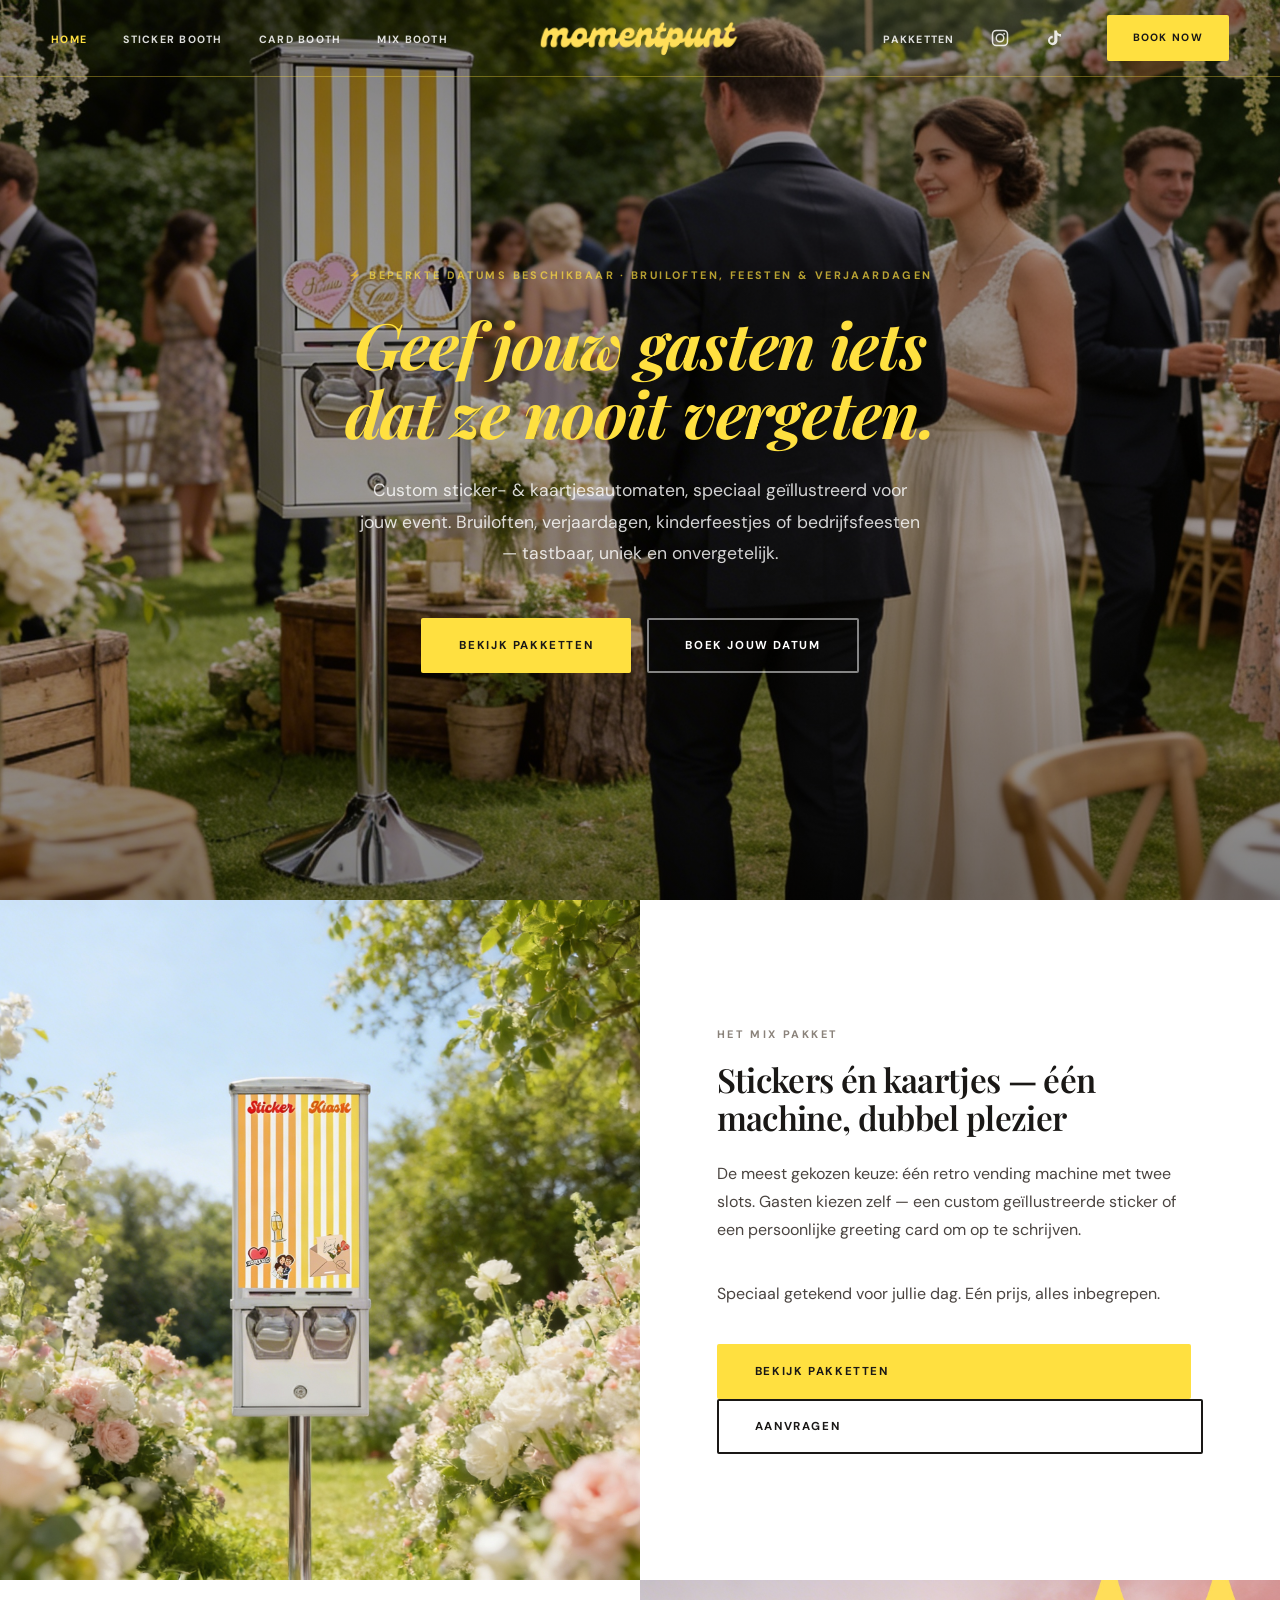
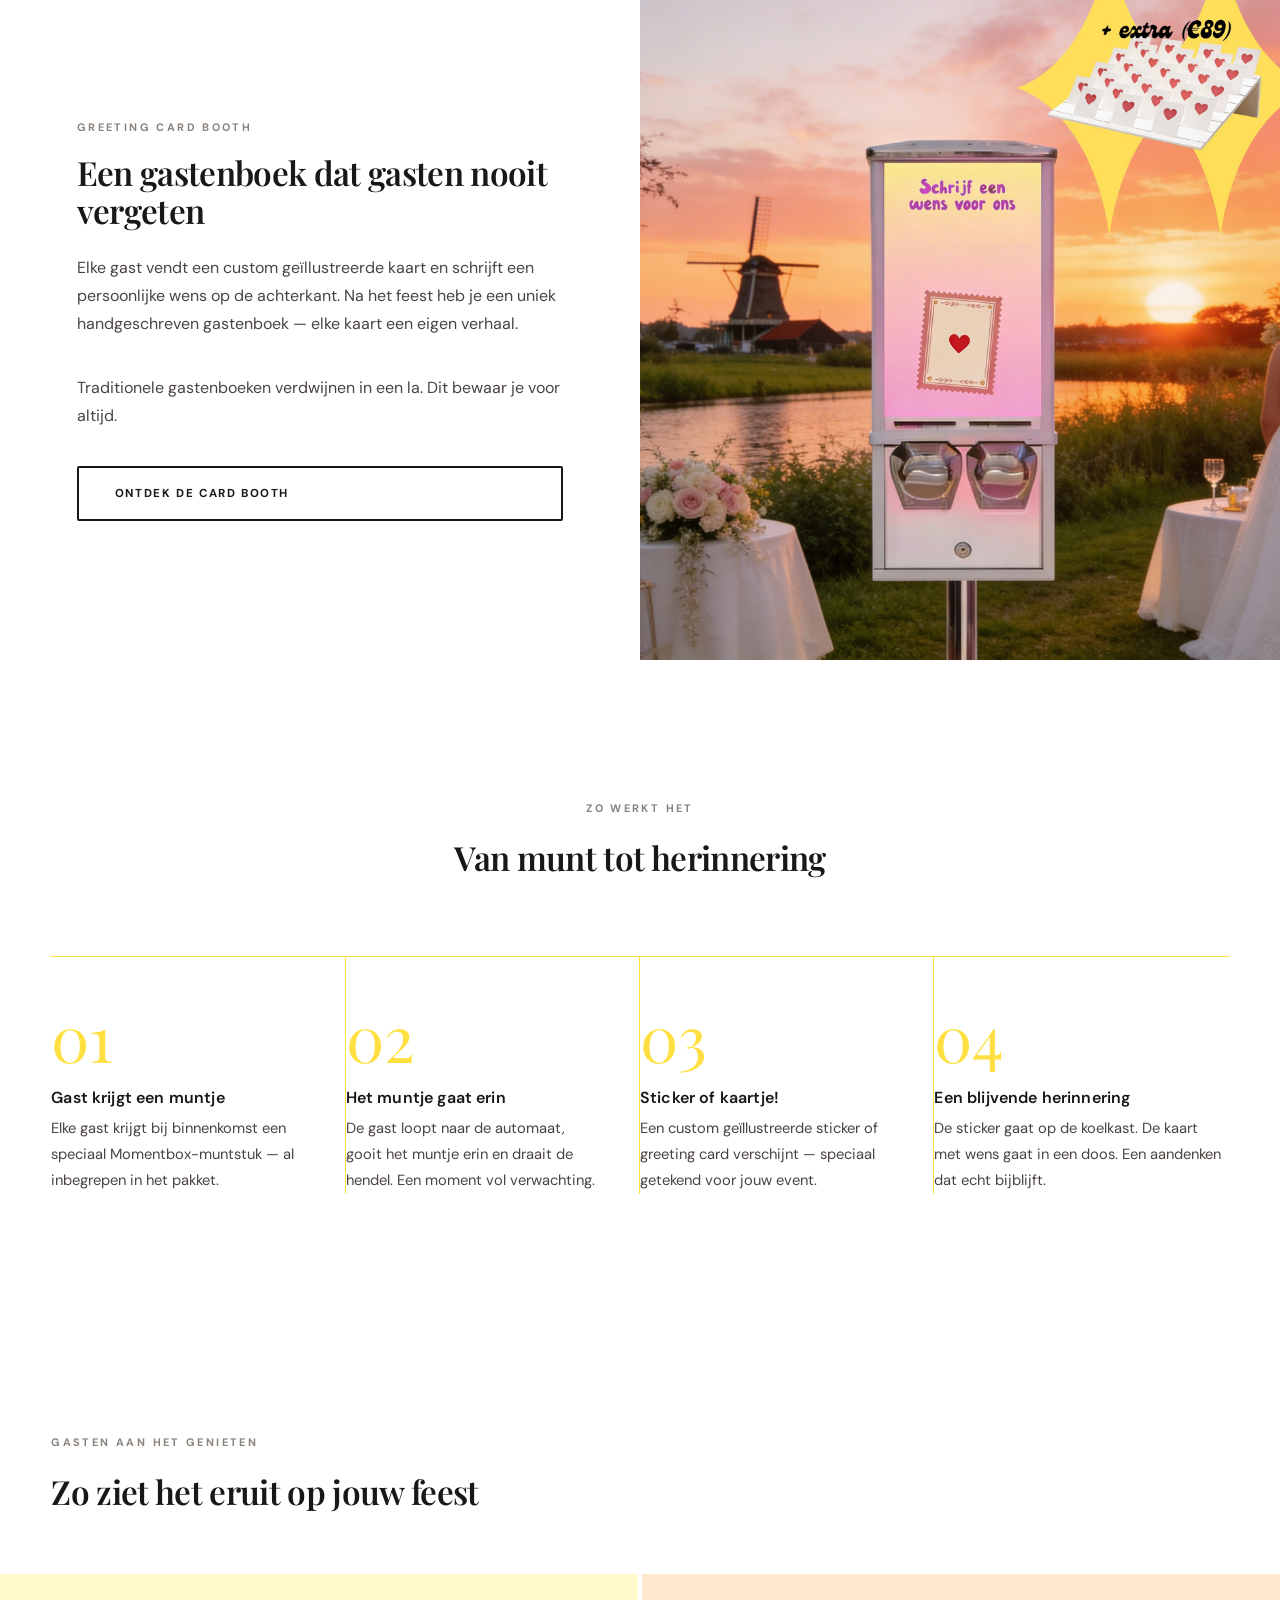
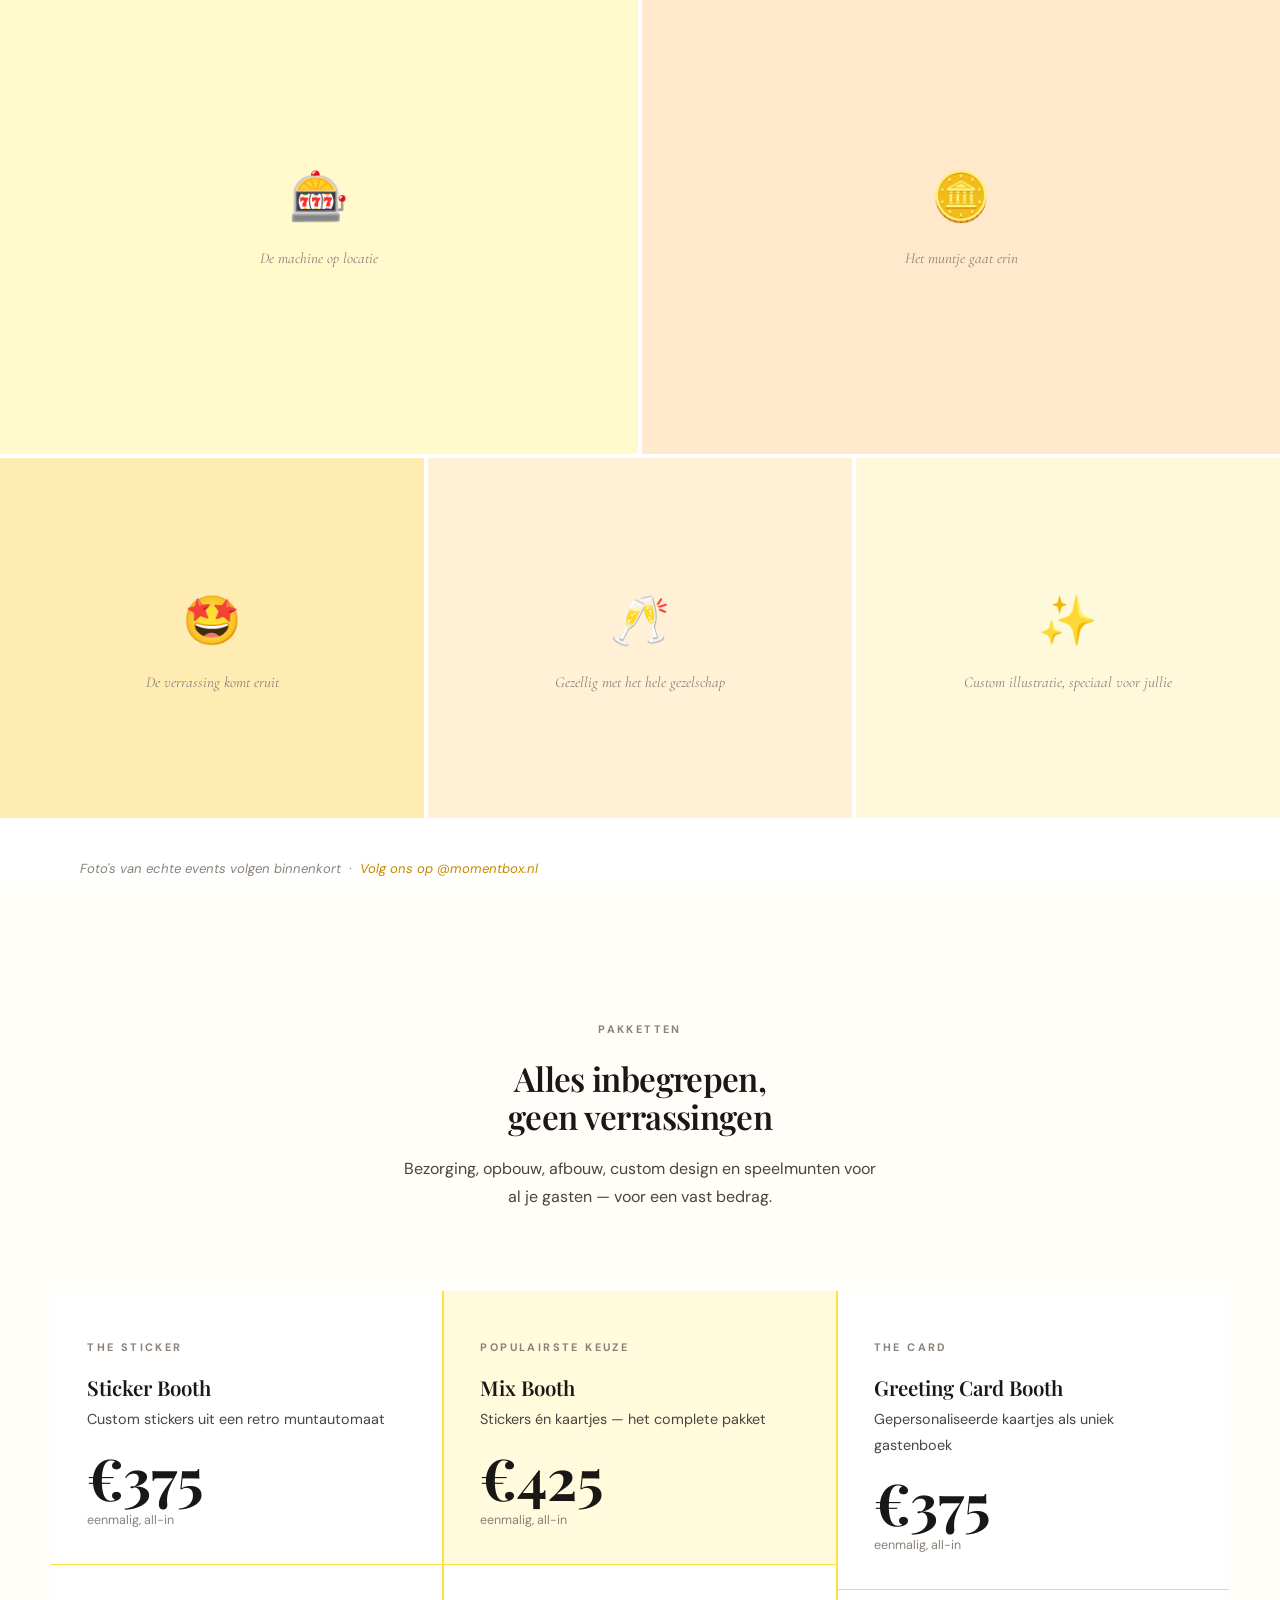
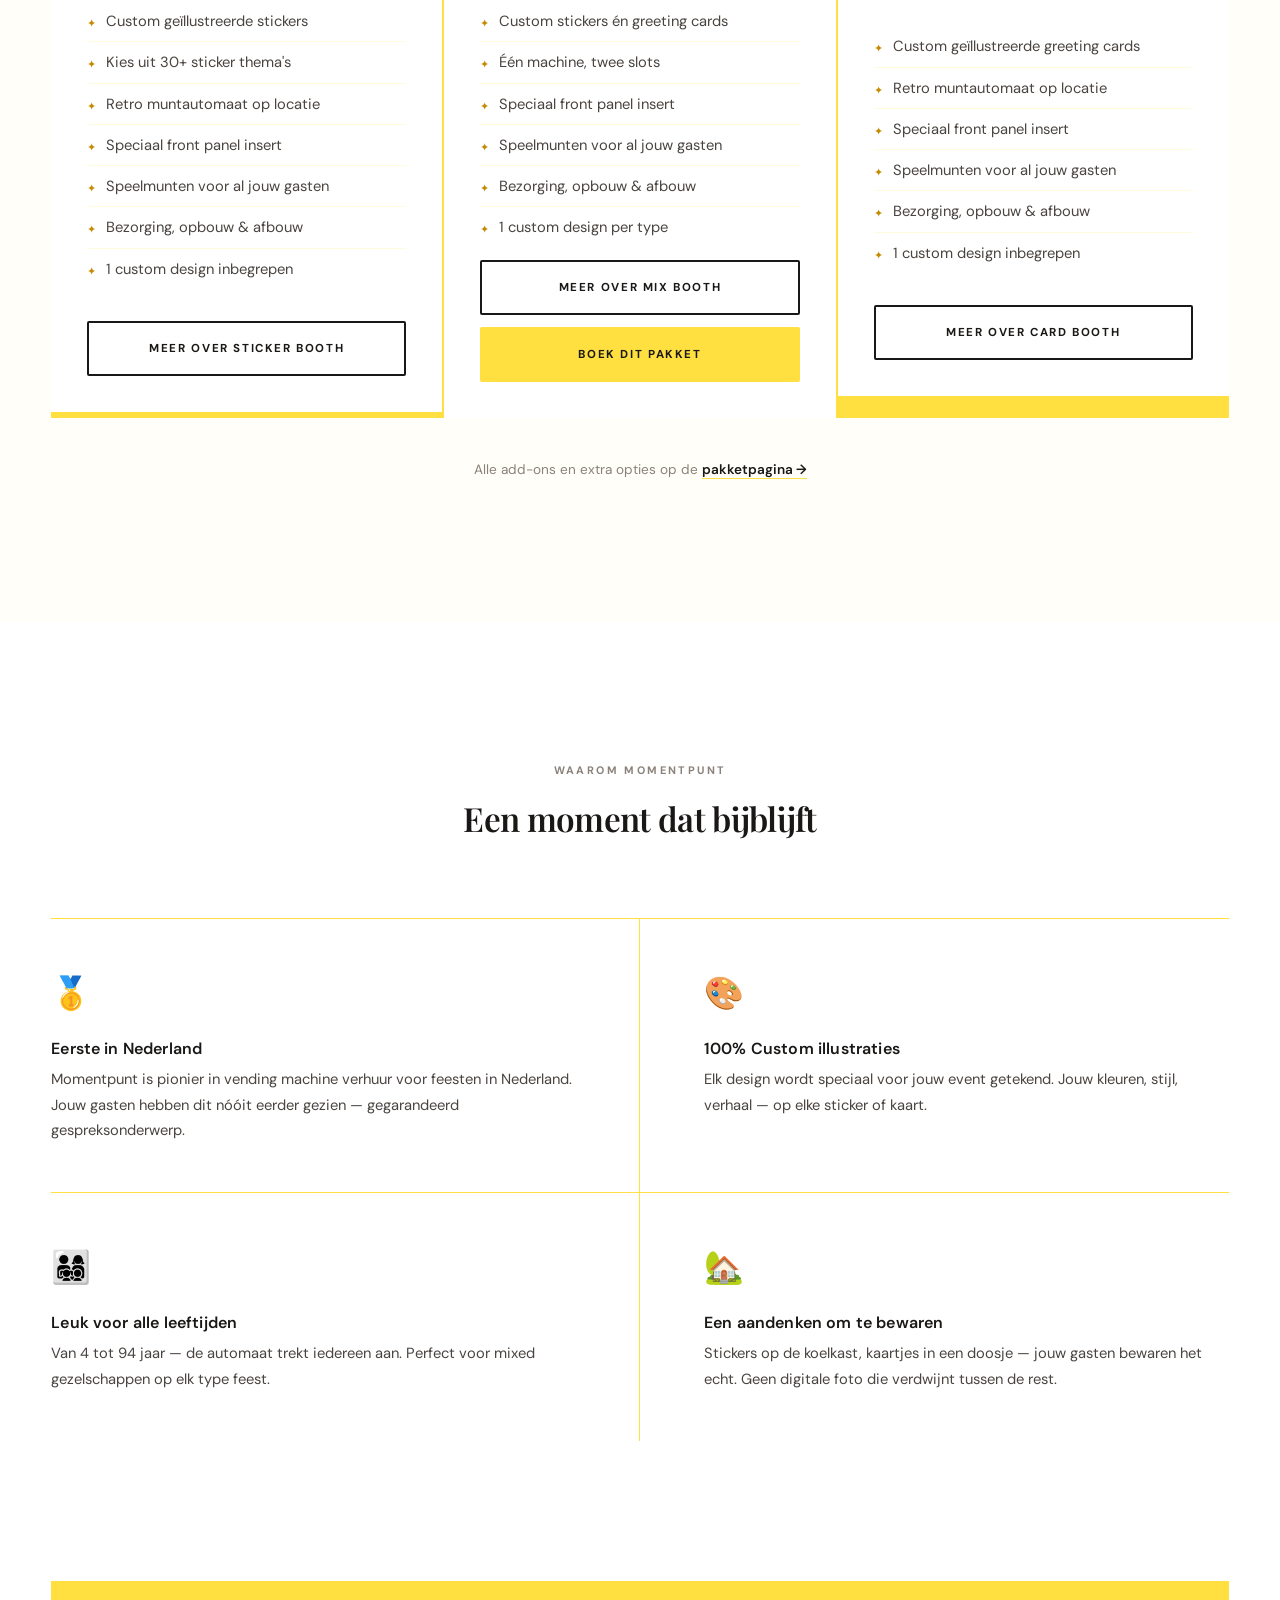
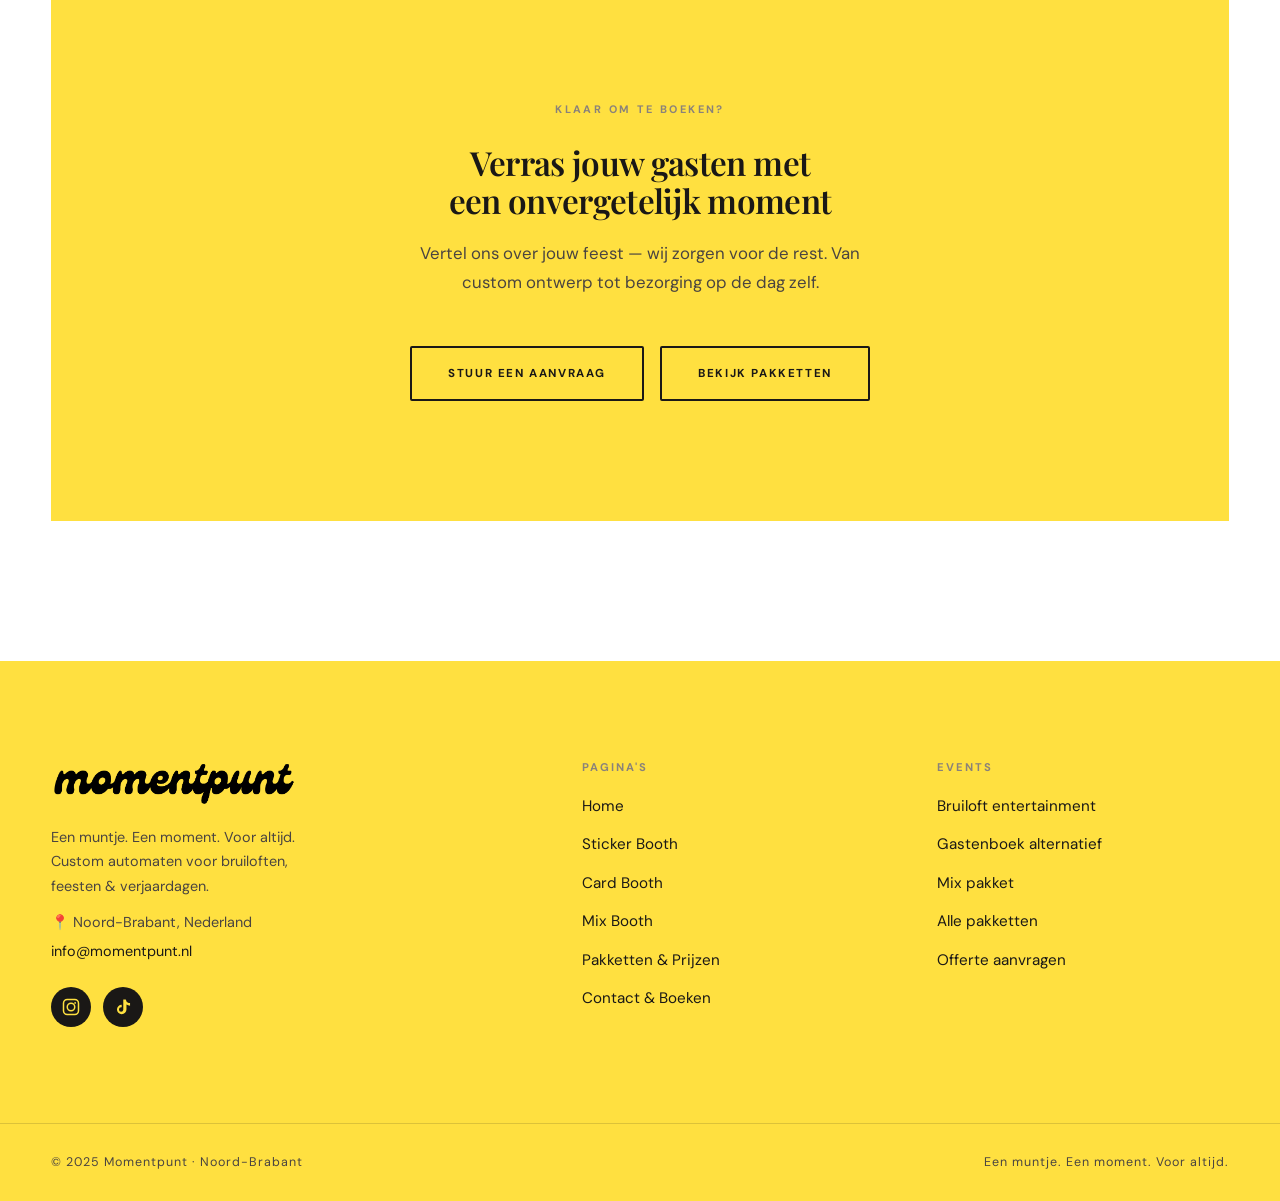
==== commit 2586c7da: "Add Mix Booth page, fix nav mobile, fix h1/h2 hierarchy, broaden to all events - New mixbooth.html: " ====
--- a/index.html
+++ b/index.html
@@ -12,27 +12,22 @@
 <!-- ── Navigation ── -->
 <nav class="nav" id="mainNav">
   <div class="nav-inner">
-    <!-- Left links -->
     <ul class="nav-links nav-links-left">
       <li><a href="index.html" class="active">Home</a></li>
       <li><a href="stickerbooth.html">Sticker Booth</a></li>
-      <li><a href="greetingcardbooth.html">Greeting Card Booth</a></li>
+      <li><a href="greetingcardbooth.html">Card Booth</a></li>
+      <li><a href="mixbooth.html">Mix Booth</a></li>
     </ul>
-
-    <!-- Center logo -->
     <a href="index.html" class="nav-logo">
       <img src="images/logo.png" alt="Momentpunt" />
     </a>
-
-    <!-- Right links -->
     <ul class="nav-links nav-links-right">
       <li><a href="pakketten.html">Pakketten</a></li>
       <li><a href="https://instagram.com/momentpunt.nl" class="nav-icon" aria-label="Instagram"><svg width="18" height="18" viewBox="0 0 24 24" fill="none" xmlns="http://www.w3.org/2000/svg"><rect x="2" y="2" width="20" height="20" rx="5" stroke="currentColor" stroke-width="2"/><circle cx="12" cy="12" r="5" stroke="currentColor" stroke-width="2"/><circle cx="17.5" cy="6.5" r="1.2" fill="currentColor"/></svg></a></li>
       <li><a href="https://tiktok.com/@momentpunt.nl" class="nav-icon" aria-label="TikTok"><svg width="18" height="18" viewBox="0 0 24 24" fill="currentColor" xmlns="http://www.w3.org/2000/svg"><path d="M19.59 6.69a4.83 4.83 0 01-3.77-4.25V2h-3.45v13.67a2.89 2.89 0 01-2.88 2.5 2.89 2.89 0 01-2.89-2.89 2.89 2.89 0 012.89-2.89c.28 0 .54.04.79.1V9.01a6.34 6.34 0 00-6.34 6.34 6.34 6.34 0 006.34 6.34 6.34 6.34 0 006.33-6.34V8.69a8.19 8.19 0 004.79 1.52V6.76a4.84 4.84 0 01-1.02-.07z"/></svg></a></li>
       <li><a href="contact.html" class="btn btn-primary btn-sm nav-cta">Book Now</a></li>
     </ul>
-
-    <button class="hamburger" onclick="openMenu()" aria-label="Menu openen">
+    <button class="hamburger" onclick="openMenu()" aria-label="Menu">
       <span></span><span></span><span></span>
     </button>
   </div>
@@ -42,7 +37,8 @@
   <button class="mobile-menu-close" onclick="closeMenu()">✕</button>
   <a href="index.html" onclick="closeMenu()">Home</a>
   <a href="stickerbooth.html" onclick="closeMenu()">Sticker Booth</a>
-  <a href="greetingcardbooth.html" onclick="closeMenu()">Greeting Card Booth</a>
+  <a href="greetingcardbooth.html" onclick="closeMenu()">Card Booth</a>
+  <a href="mixbooth.html" onclick="closeMenu()">Mix Booth</a>
   <a href="pakketten.html" onclick="closeMenu()">Pakketten</a>
   <a href="contact.html" onclick="closeMenu()">Contact</a>
 </div>
@@ -55,12 +51,12 @@
   </div>
 
   <div class="hero-content">
-    <span class="eyebrow">⚡ Beperkte datums beschikbaar · Noord-Brabant &amp; Heel Nederland</span>
+    <span class="eyebrow">⚡ Beperkte datums beschikbaar · Bruiloften, Feesten &amp; Verjaardagen</span>
     <h1 style="max-width:900px; margin: 0 auto 28px; line-height:1.08;">
       Geef jouw gasten iets<br />dat ze nooit vergeten.
     </h1>
     <p class="lead" style="margin: 0 auto 48px;">
-      Custom sticker- &amp; kaartjesautomaten, speciaal geïllustreerd voor jullie dag. Het uniekste bruiloft entertainment in Nederland — tastbaar, uniek en onvergetelijk.
+      Custom sticker- &amp; kaartjesautomaten, speciaal geïllustreerd voor jouw event. Bruiloften, verjaardagen, kinderfeestjes of bedrijfsfeesten — tastbaar, uniek en onvergetelijk.
     </p>
     <div style="display:flex; gap:16px; justify-content:center; flex-wrap:wrap;">
       <a href="pakketten.html" class="btn btn-primary">Bekijk pakketten</a>
@@ -229,7 +225,7 @@
       <div class="package-card featured fade-up" style="transition-delay:.1s;">
         <div class="package-header">
           <span class="section-label">Populairste keuze</span>
-          <h3 style="margin-bottom:8px;">Mix Pakket</h3>
+          <h3 style="margin-bottom:8px;">Mix Booth</h3>
           <p style="font-size:0.9rem;">Stickers én kaartjes — het complete pakket</p>
           <div class="package-price">€425</div>
           <p style="font-size:0.78rem; color:var(--text-soft); margin-top:4px;">eenmalig, all-in</p>
@@ -243,7 +239,8 @@
             <li>Bezorging, opbouw &amp; afbouw</li>
             <li>1 custom design per type</li>
           </ul>
-          <a href="contact.html" class="btn btn-primary" style="margin-top:32px; width:100%; justify-content:center;">Boek dit pakket</a>
+          <a href="mixbooth.html" class="btn btn-secondary" style="margin-top:12px; width:100%; justify-content:center;">Meer over Mix Booth</a>
+          <a href="contact.html" class="btn btn-primary" style="margin-top:12px; width:100%; justify-content:center;">Boek dit pakket</a>
         </div>
       </div>
 
@@ -279,7 +276,7 @@
 <section class="section" style="background:var(--white);">
   <div class="container">
     <div class="text-center">
-      <span class="section-label">Waarom Momentbox</span>
+      <span class="section-label">Waarom Momentpunt</span>
       <h2>Een moment dat bijblijft</h2>
     </div>
 
@@ -287,7 +284,7 @@
       <div class="usp-card fade-up">
         <div class="usp-icon">🥇</div>
         <h4>Eerste in Nederland</h4>
-        <p style="font-size:0.92rem; margin-top:10px;">Momentbox is pionier in bruiloft vending machine verhuur. Jouw gasten hebben dit nóóit eerder gezien — gegarandeerd gespreksonderwerp.</p>
+        <p style="font-size:0.92rem; margin-top:10px;">Momentpunt is pionier in vending machine verhuur voor feesten in Nederland. Jouw gasten hebben dit nóóit eerder gezien — gegarandeerd gespreksonderwerp.</p>
       </div>
       <div class="usp-card fade-up" style="transition-delay:.1s;">
         <div class="usp-icon">🎨</div>
@@ -297,7 +294,7 @@
       <div class="usp-card fade-up" style="transition-delay:.2s;">
         <div class="usp-icon">👨‍👩‍👧‍👦</div>
         <h4>Leuk voor alle leeftijden</h4>
-        <p style="font-size:0.92rem; margin-top:10px;">Van de kleinste kinderen tot de oudste opa's — de automaat brengt iedereen samen met een glimlach.</p>
+        <p style="font-size:0.92rem; margin-top:10px;">Van 4 tot 94 jaar — de automaat trekt iedereen aan. Perfect voor mixed gezelschappen op elk type feest.</p>
       </div>
       <div class="usp-card fade-up" style="transition-delay:.3s;">
         <div class="usp-icon">🏡</div>
@@ -328,7 +325,7 @@
   <div class="footer-inner">
     <div class="footer-brand">
       <a href="index.html"><img src="images/logo.png" alt="Momentpunt" class="footer-logo-img" /></a>
-      <p>Een muntje. Een moment. Voor altijd.<br />Custom sticker &amp; kaartjesautomaten voor de mooiste momenten.</p>
+      <p>Een muntje. Een moment. Voor altijd.<br />Custom automaten voor bruiloften, feesten &amp; verjaardagen.</p>
       <p style="margin-top:12px; color:var(--text-mid);">📍 Noord-Brabant, Nederland</p>
       <p style="margin-top:4px;"><a href="mailto:info@momentpunt.nl" style="color:var(--text);">info@momentpunt.nl</a></p>
       <div class="footer-socials">
@@ -341,7 +338,8 @@
       <ul>
         <li><a href="index.html">Home</a></li>
         <li><a href="stickerbooth.html">Sticker Booth</a></li>
-        <li><a href="greetingcardbooth.html">Greeting Card Booth</a></li>
+        <li><a href="greetingcardbooth.html">Card Booth</a></li>
+        <li><a href="mixbooth.html">Mix Booth</a></li>
         <li><a href="pakketten.html">Pakketten &amp; Prijzen</a></li>
         <li><a href="contact.html">Contact &amp; Boeken</a></li>
       </ul>
@@ -351,7 +349,8 @@
       <ul>
         <li><a href="stickerbooth.html">Bruiloft entertainment</a></li>
         <li><a href="greetingcardbooth.html">Gastenboek alternatief</a></li>
-        <li><a href="pakketten.html">Bruiloft pakketten</a></li>
+        <li><a href="mixbooth.html">Mix pakket</a></li>
+        <li><a href="pakketten.html">Alle pakketten</a></li>
         <li><a href="contact.html">Offerte aanvragen</a></li>
       </ul>
     </div>
--- a/style.css
+++ b/style.css
@@ -49,9 +49,9 @@
   color: var(--text);
 }
 
-h1 { font-size: clamp(1.9rem, 3.8vw, 3.2rem); font-weight: 700; letter-spacing: -0.02em; }
-h2 { font-size: clamp(2.2rem, 4.5vw, 4rem); font-weight: 600; letter-spacing: -0.02em; line-height: 1.1; }
-h3 { font-size: clamp(1.4rem, 2.5vw, 2rem); font-weight: 600; }
+h1 { font-size: clamp(2.4rem, 5vw, 4.4rem); font-weight: 700; letter-spacing: -0.02em; }
+h2 { font-size: clamp(1.4rem, 2.6vw, 2.2rem); font-weight: 600; letter-spacing: -0.02em; line-height: 1.15; }
+h3 { font-size: clamp(1.1rem, 1.6vw, 1.4rem); font-weight: 600; }
 h4 { font-size: 1rem; font-weight: 600; font-family: 'DM Sans', sans-serif; letter-spacing: 0.01em; }
 
 p { color: var(--text-mid); line-height: 1.75; }
@@ -881,6 +881,12 @@
 /* ── Fixed nav offset (non-hero pages) ── */
 .nav-offset { padding-top: 76px; }
 
+/* ── Inner page hero (no bg image) ───── */
+.hero-inner {
+  background: var(--beige-1);
+  padding: 40px 0 80px;
+}
+
 /* ── Hero helpers ─────────────────────── */
 .hero-tagline { display: none; }
 .hero-subtitle { font-size: 1.1rem; line-height: 1.8; color: rgba(26,24,18,.7); max-width: 560px; }
@@ -975,12 +981,25 @@
 }
 .card:hover { box-shadow: var(--shadow-sm); transform: none; }
 
+/* ── Mobile menu ──────────────────────── */
+.mobile-menu {
+  background: var(--white);
+}
+.mobile-menu a {
+  color: var(--text);
+  font-family: 'Playfair Display', serif;
+  font-size: 1.8rem;
+  font-weight: 600;
+}
+.mobile-menu a:hover { color: var(--terra); }
+.mobile-menu-close { color: var(--text-mid); }
+
 /* ── Responsive ───────────────────────── */
 @media (max-width: 1024px) {
   .split-section { grid-template-columns: 1fr; }
   .split-section.split-reverse { direction: ltr; }
-  .split-media { min-height: 420px; aspect-ratio: 4/3; }
-  .split-text { padding: 72px 40px; }
+  .split-media { min-height: 400px; aspect-ratio: 16/9; }
+  .split-text { padding: 64px 6vw; }
   .steps-editorial { grid-template-columns: 1fr 1fr; }
   .step-editorial:nth-child(2) { border-right: none; }
   .step-editorial:nth-child(3) { border-top: 1px solid var(--beige-3); padding-top: 48px; }
@@ -988,39 +1007,119 @@
 }
 
 @media (max-width: 900px) {
+  /* Nav — switch to hamburger */
+  .nav-links { display: none; }
+  .hamburger { display: flex; grid-column: 3; justify-self: end; }
+  .nav-inner { grid-template-columns: auto 1fr auto; padding: 0 4vw; }
+  .nav-logo { justify-content: flex-start; }
+
+  /* Layout */
   .packages-grid { grid-template-columns: 1fr; background: none; gap: 2px; }
   .usp-grid { grid-template-columns: 1fr; }
+  .usp-card { padding: 32px 0; border-right: none; }
   .usp-card:nth-child(even) { padding-left: 0; border-right: none; }
   .usp-card:nth-child(3) { border-bottom: 1px solid var(--beige-3); }
   .two-col { grid-template-columns: 1fr; gap: 40px; }
   .two-col.reverse { direction: ltr; }
   .footer-inner { grid-template-columns: 1fr 1fr; gap: 40px; padding: 0 4vw; }
   .footer-inner > :first-child { grid-column: 1 / -1; }
+  footer { padding: 72px 0 0; min-height: auto; }
+  .themes-grid { grid-template-columns: repeat(3, 1fr) !important; }
 }
 
 @media (max-width: 640px) {
-  .container { padding: 0 24px; }
-  .section { padding: 88px 0; }
-  .section-sm { padding: 64px 0; }
-  .cta-banner { padding: 100px 24px; }
+  /* Base */
+  .container { padding: 0 20px; }
+  .section { padding: 72px 0; }
+  .section-sm { padding: 52px 0; }
+  .section-xs { padding: 40px 0; }
+
+  /* Typography */
+  h1 { font-size: clamp(1.75rem, 7.5vw, 2.4rem); letter-spacing: -0.01em; }
+  h2 { font-size: clamp(1.45rem, 6vw, 2rem); }
+  h3 { font-size: clamp(1.15rem, 4.5vw, 1.6rem); }
+  .lead { font-size: 0.95rem; }
+  .eyebrow { font-size: 0.6rem; letter-spacing: 0.16em; }
+
+  /* Nav */
+  .nav-inner { padding: 0 20px; }
+  .nav-logo img { height: 28px; }
+
+  /* Hero */
+  .hero-content { padding: 120px 20px 64px; }
+  .hero-content h1 { font-size: clamp(1.9rem, 8vw, 2.8rem); }
+  .hero-btns { flex-direction: column; align-items: center; }
+
+  /* Splits */
+  .split-section { grid-template-columns: 1fr; }
+  .split-media { min-height: 280px; aspect-ratio: 4/3; }
+  .split-text { padding: 48px 20px; }
+
+  /* Steps */
+  .steps-editorial { grid-template-columns: 1fr; }
+  .step-editorial { border-right: none; border-top: 1px solid var(--beige-3); padding: 36px 0 0; }
+  .step-editorial:first-child { border-top: none; }
+  .step-n { font-size: 3rem; }
+
+  /* Packages */
+  .package-header { padding: 32px 24px 24px; }
+  .package-body { padding: 24px; }
+  .package-price { font-size: 2.8rem; }
+
+  /* CTA */
+  .cta-banner { padding: 72px 20px; }
+  .cta-banner h2 { font-size: clamp(1.45rem, 6vw, 2rem); }
+  .cta-banner p { font-size: 0.95rem; }
+
+  /* Forms */
   .form-row { grid-template-columns: 1fr; }
-  .nav-links { display: none; }
-  .hamburger { display: flex; grid-column: 3; justify-self: end; }
-  .nav-inner { grid-template-columns: auto 1fr auto; }
-  .footer-inner { grid-template-columns: 1fr; gap: 32px; }
+
+  /* Footer */
+  footer { padding: 56px 0 0; min-height: auto; }
+  .footer-inner { grid-template-columns: 1fr; gap: 32px; padding: 0 20px; }
   .footer-inner > :first-child { grid-column: 1; }
-  .footer-bottom { flex-direction: column; gap: 8px; text-align: center; }
-  .hero { padding: 100px 0 88px; }
+  .footer-bottom { flex-direction: column; gap: 8px; text-align: center; padding: 24px 20px; }
+  .footer-logo-img { height: 36px; }
+
+  /* Photos */
   .photo-fullbleed { aspect-ratio: 4/3; }
-  .photo-section-header { padding: 64px 24px 48px; }
-  .photo-grid { grid-template-columns: 1fr 1fr; }
-  .photo-item:nth-child(1) { grid-column: 1 / 3; grid-row: 1; min-height: 280px; }
-  .photo-item:nth-child(2) { grid-column: 1 / 2; grid-row: 2; min-height: 220px; }
-  .photo-item:nth-child(3) { grid-column: 2 / 3; grid-row: 2; min-height: 220px; }
-  .photo-item:nth-child(4) { grid-column: 1 / 2; grid-row: 3; min-height: 220px; }
-  .photo-item:nth-child(5) { grid-column: 2 / 3; grid-row: 3; min-height: 220px; }
-  .steps-editorial { grid-template-columns: 1fr; }
-  .step-editorial { border-right: none; border-top: 1px solid var(--beige-3); padding: 40px 0 0; }
-  .step-editorial:first-child { border-top: none; }
-  .nav-inner { padding: 0 24px; }
-}
+  .photo-section-header { padding: 56px 20px 40px; }
+  .photo-grid { grid-template-columns: 1fr 1fr; gap: 3px; }
+  .photo-item:nth-child(1) { grid-column: 1 / 3; grid-row: 1; min-height: 240px; }
+  .photo-item:nth-child(2) { grid-column: 1 / 2; grid-row: 2; min-height: 180px; }
+  .photo-item:nth-child(3) { grid-column: 2 / 3; grid-row: 2; min-height: 180px; }
+  .photo-item:nth-child(4) { grid-column: 1 / 2; grid-row: 3; min-height: 180px; }
+  .photo-item:nth-child(5) { grid-column: 2 / 3; grid-row: 3; min-height: 180px; }
+
+  /* Sticker themes */
+  .themes-grid { grid-template-columns: repeat(2, 1fr) !important; gap: 8px !important; }
+
+  /* USP */
+  .usp-card { padding: 28px 0; border-right: none; }
+  .usp-card:nth-child(n) { border-bottom: 1px solid var(--beige-3); }
+  .usp-card:last-child { border-bottom: none; }
+
+  /* Two-col */
+  .two-col { grid-template-columns: 1fr; gap: 32px; }
+  .two-col.reverse { direction: ltr; }
+  .feature-visual { min-height: 260px; }
+
+  /* Addon rows */
+  .addon-row { flex-direction: column; align-items: flex-start; gap: 4px; padding: 16px 20px; }
+  .addon-price { font-size: 1rem; }
+
+  /* Process steps */
+  .process-step { gap: 16px; padding: 20px 0; }
+  .process-num { width: 36px; height: 36px; font-size: 1rem; }
+
+  /* Nav offset */
+  .nav-offset { padding-top: 76px; }
+
+  /* Inner hero */
+  .hero-inner { padding: 32px 0 56px; min-height: auto; }
+
+  /* Pakketten hero */
+  section[style*="background:var(--beige-3)"][style*="padding:72px"] {
+    padding: 48px 0 36px !important;
+  }
+}
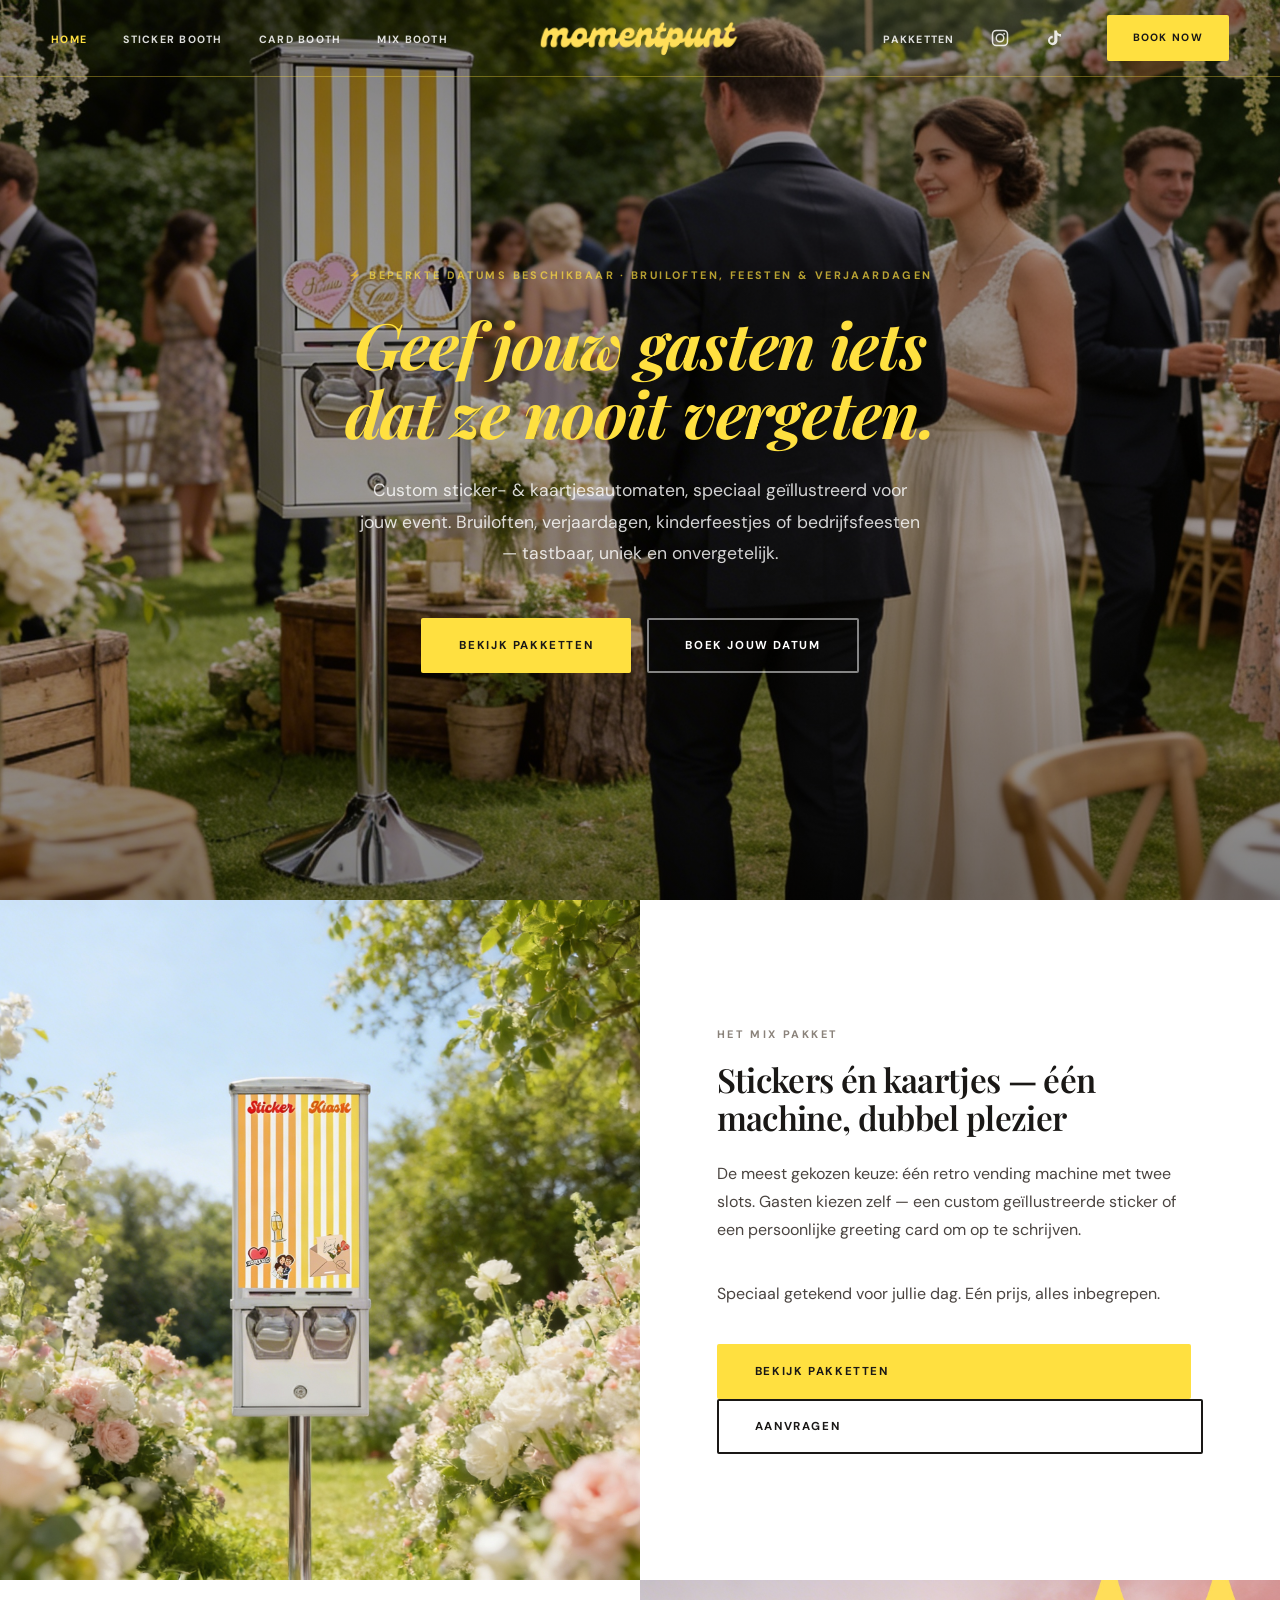
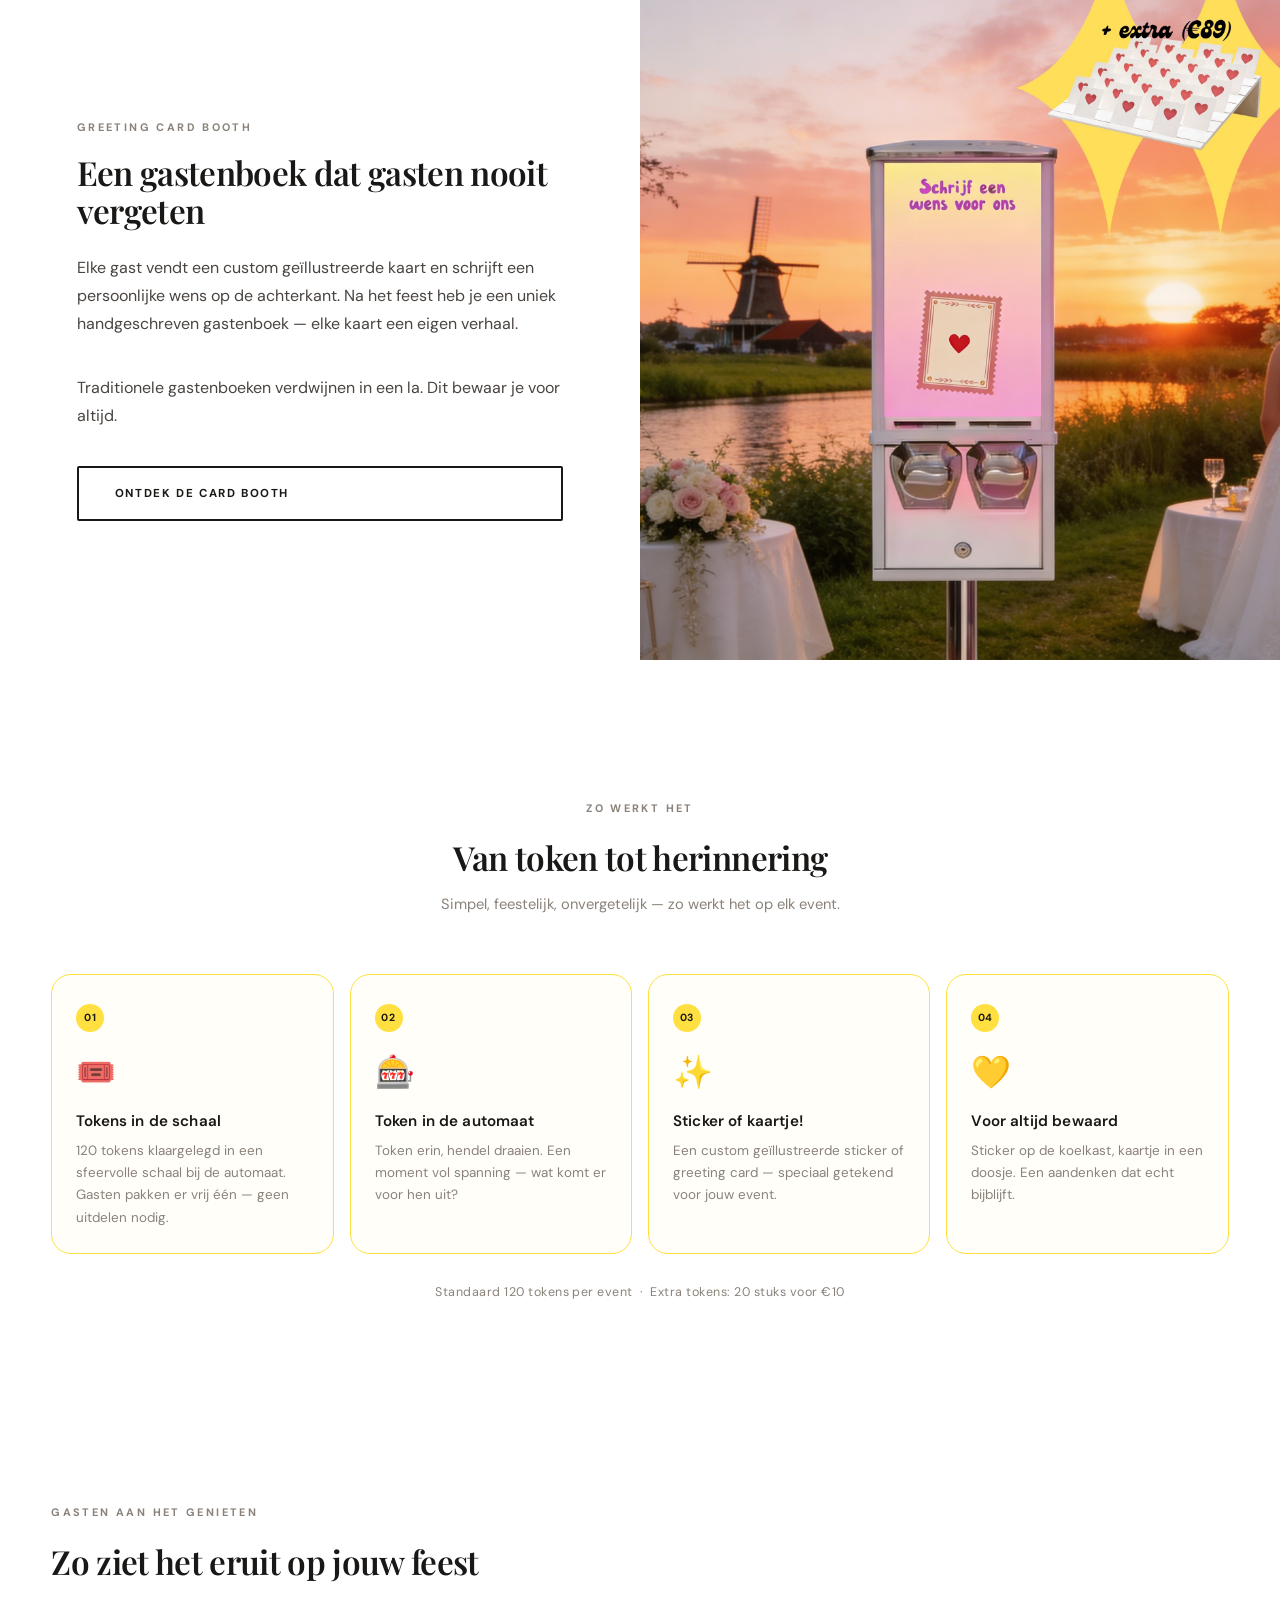
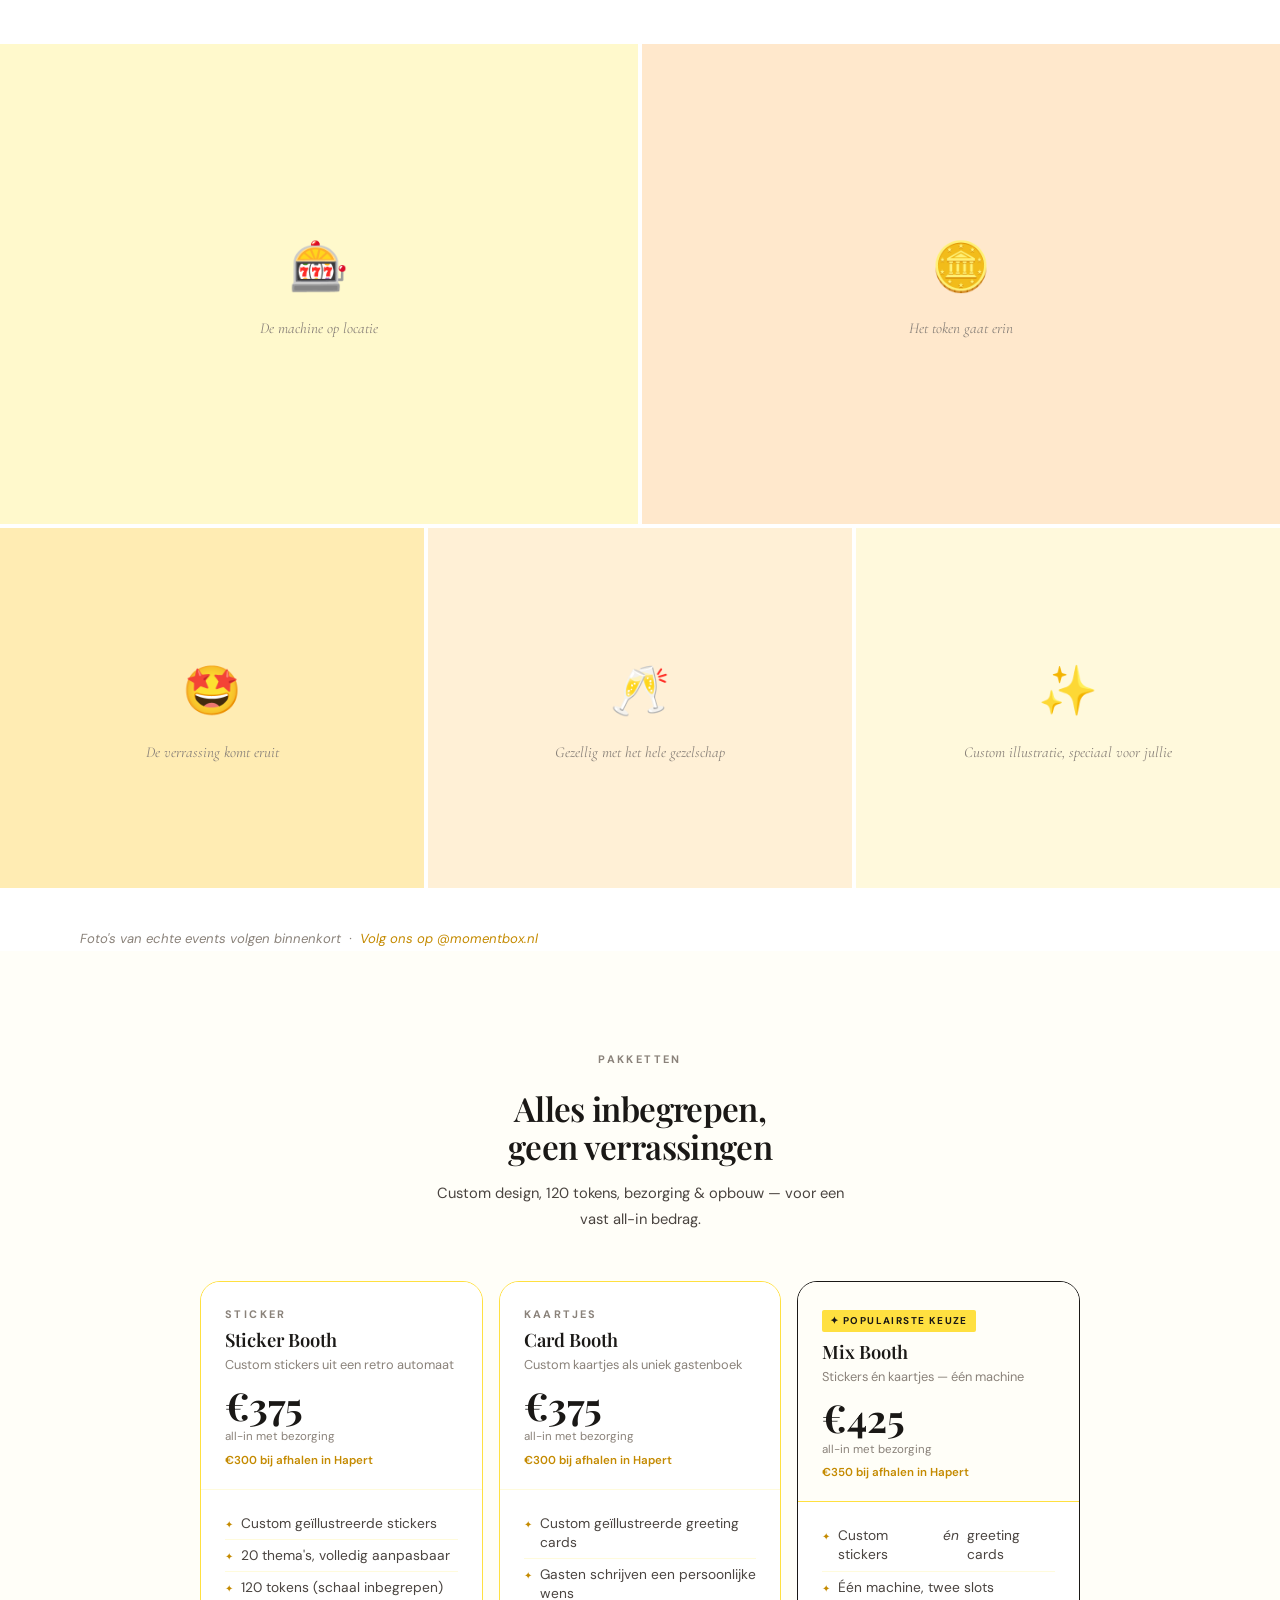
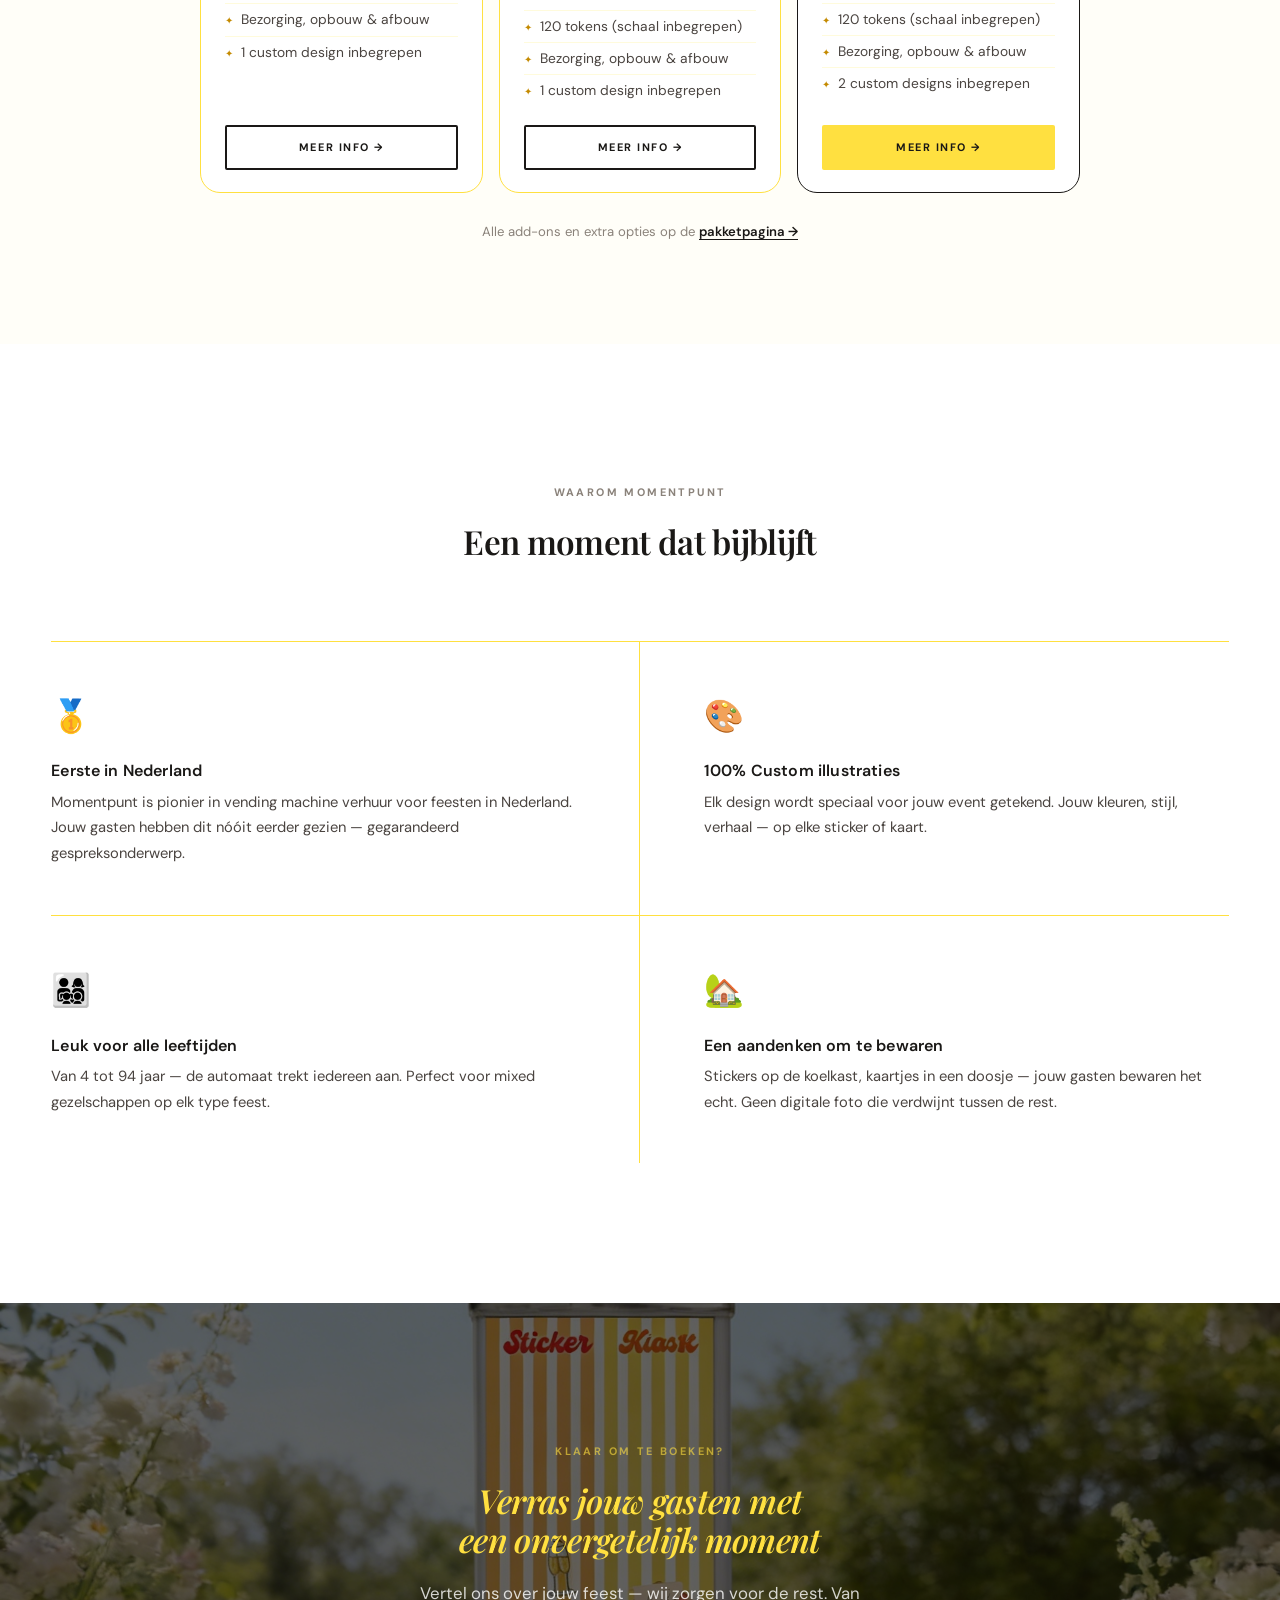
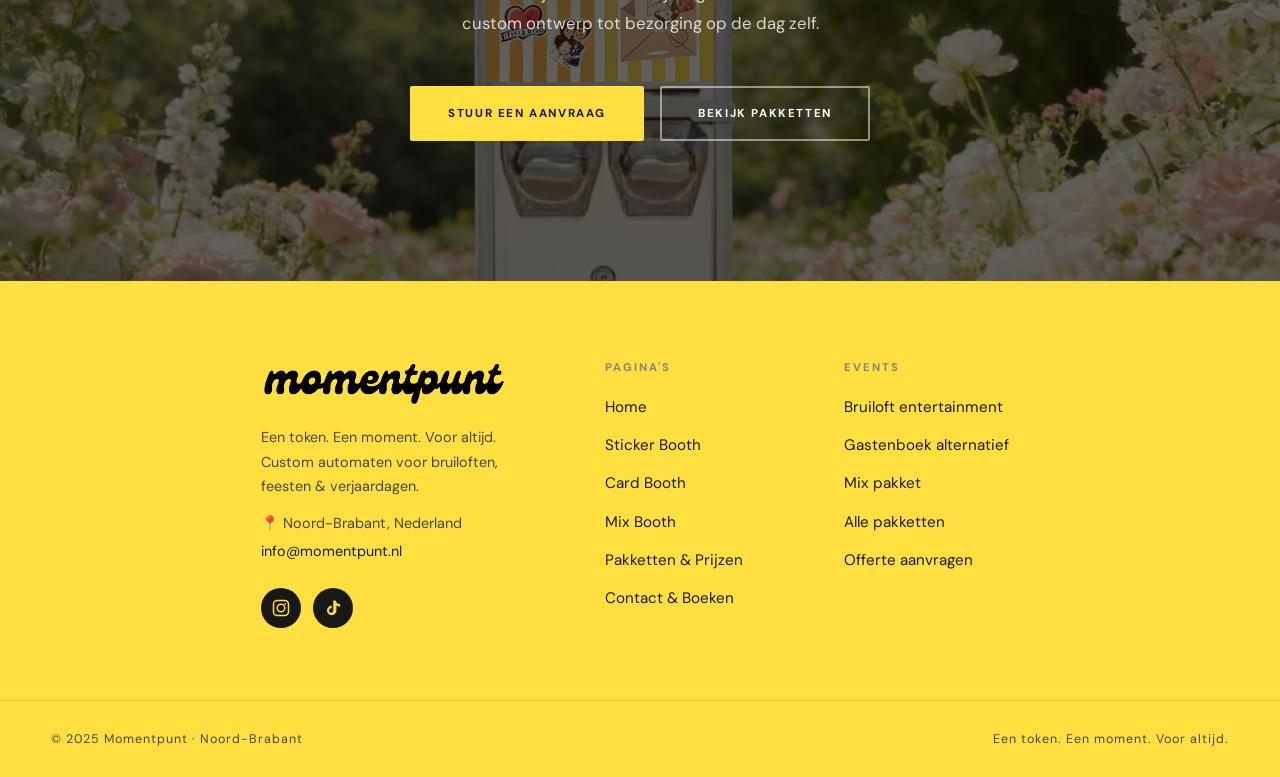
==== commit 47dcfbb1: "Redesign contact page, unify how-it-works, add price estimator, fix footer - Contact page: new dark " ====
--- a/index.html
+++ b/index.html
@@ -27,20 +27,20 @@
       <li><a href="https://tiktok.com/@momentpunt.nl" class="nav-icon" aria-label="TikTok"><svg width="18" height="18" viewBox="0 0 24 24" fill="currentColor" xmlns="http://www.w3.org/2000/svg"><path d="M19.59 6.69a4.83 4.83 0 01-3.77-4.25V2h-3.45v13.67a2.89 2.89 0 01-2.88 2.5 2.89 2.89 0 01-2.89-2.89 2.89 2.89 0 012.89-2.89c.28 0 .54.04.79.1V9.01a6.34 6.34 0 00-6.34 6.34 6.34 6.34 0 006.34 6.34 6.34 6.34 0 006.33-6.34V8.69a8.19 8.19 0 004.79 1.52V6.76a4.84 4.84 0 01-1.02-.07z"/></svg></a></li>
       <li><a href="contact.html" class="btn btn-primary btn-sm nav-cta">Book Now</a></li>
     </ul>
-    <button class="hamburger" onclick="openMenu()" aria-label="Menu">
+    <button class="hamburger" onclick="toggleMenu()" aria-label="Menu">
       <span></span><span></span><span></span>
     </button>
   </div>
 </nav>
 
 <div class="mobile-menu" id="mobileMenu">
-  <button class="mobile-menu-close" onclick="closeMenu()">✕</button>
-  <a href="index.html" onclick="closeMenu()">Home</a>
-  <a href="stickerbooth.html" onclick="closeMenu()">Sticker Booth</a>
-  <a href="greetingcardbooth.html" onclick="closeMenu()">Card Booth</a>
-  <a href="mixbooth.html" onclick="closeMenu()">Mix Booth</a>
-  <a href="pakketten.html" onclick="closeMenu()">Pakketten</a>
-  <a href="contact.html" onclick="closeMenu()">Contact</a>
+  <a href="index.html" class="active">Home</a>
+  <a href="stickerbooth.html">Sticker Booth</a>
+  <a href="greetingcardbooth.html">Card Booth</a>
+  <a href="mixbooth.html">Mix Booth</a>
+  <a href="pakketten.html">Pakketten</a>
+  <a href="contact.html">Contact</a>
+  <a href="contact.html" class="mobile-menu-cta">Book Now →</a>
 </div>
 
 <!-- ── Hero ── -->
@@ -95,35 +95,40 @@
 </div>
 
 <!-- ── How it works ── -->
-<section class="section" style="background:var(--white);">
+<section class="section" style="background:var(--white); padding-bottom:100px;">
   <div class="container">
-    <div class="text-center">
+    <div class="text-center" style="margin-bottom:8px;">
       <span class="section-label">Zo werkt het</span>
-      <h2 style="max-width:680px; margin: 0 auto;">Van munt tot herinnering</h2>
-    </div>
-
-    <div class="steps-editorial">
-      <div class="step-editorial">
-        <span class="step-n">01</span>
-        <h4>Gast krijgt een muntje</h4>
-        <p style="font-size:0.92rem; margin-top:10px;">Elke gast krijgt bij binnenkomst een speciaal Momentbox-muntstuk — al inbegrepen in het pakket.</p>
-      </div>
-      <div class="step-editorial">
-        <span class="step-n">02</span>
-        <h4>Het muntje gaat erin</h4>
-        <p style="font-size:0.92rem; margin-top:10px;">De gast loopt naar de automaat, gooit het muntje erin en draait de hendel. Een moment vol verwachting.</p>
-      </div>
-      <div class="step-editorial">
-        <span class="step-n">03</span>
+      <h2 style="max-width:560px; margin: 0 auto;">Van token tot herinnering</h2>
+      <p style="max-width:440px; margin:16px auto 0; font-size:0.92rem; color:var(--text-soft);">Simpel, feestelijk, onvergetelijk — zo werkt het op elk event.</p>
+    </div>
+    <div class="hiw-grid">
+      <div class="hiw-step fade-up">
+        <span class="hiw-badge">01</span>
+        <span class="hiw-icon">🎟️</span>
+        <h4>Tokens in de schaal</h4>
+        <p>120 tokens klaargelegd in een sfeervolle schaal bij de automaat. Gasten pakken er vrij één — geen uitdelen nodig.</p>
+      </div>
+      <div class="hiw-step fade-up" style="transition-delay:.08s;">
+        <span class="hiw-badge">02</span>
+        <span class="hiw-icon">🎰</span>
+        <h4>Token in de automaat</h4>
+        <p>Token erin, hendel draaien. Een moment vol spanning — wat komt er voor hen uit?</p>
+      </div>
+      <div class="hiw-step fade-up" style="transition-delay:.16s;">
+        <span class="hiw-badge">03</span>
+        <span class="hiw-icon">✨</span>
         <h4>Sticker of kaartje!</h4>
-        <p style="font-size:0.92rem; margin-top:10px;">Een custom geïllustreerde sticker of greeting card verschijnt — speciaal getekend voor jouw event.</p>
-      </div>
-      <div class="step-editorial">
-        <span class="step-n">04</span>
-        <h4>Een blijvende herinnering</h4>
-        <p style="font-size:0.92rem; margin-top:10px;">De sticker gaat op de koelkast. De kaart met wens gaat in een doos. Een aandenken dat echt bijblijft.</p>
-      </div>
-    </div>
+        <p>Een custom geïllustreerde sticker of greeting card — speciaal getekend voor jouw event.</p>
+      </div>
+      <div class="hiw-step fade-up" style="transition-delay:.24s;">
+        <span class="hiw-badge">04</span>
+        <span class="hiw-icon">💛</span>
+        <h4>Voor altijd bewaard</h4>
+        <p>Sticker op de koelkast, kaartje in een doosje. Een aandenken dat echt bijblijft.</p>
+      </div>
+    </div>
+    <p style="margin-top:28px; font-size:0.78rem; color:var(--text-soft); text-align:center; letter-spacing:0.04em;">Standaard 120 tokens per event &nbsp;·&nbsp; Extra tokens: 20 stuks voor €10</p>
   </div>
 </section>
 
@@ -148,7 +153,7 @@
       <!-- <img src="photos/munt-gooien.jpg" alt="Gast gooit een munt" /> -->
       <div class="photo-placeholder">
         <div class="photo-placeholder-emoji">🪙</div>
-        <div class="photo-placeholder-label">Het muntje gaat erin</div>
+        <div class="photo-placeholder-label">Het token gaat erin</div>
       </div>
       <div class="photo-caption">Een moment vol verwachting</div>
     </div>
@@ -190,84 +195,91 @@
 </section>
 
 <!-- ── Packages ── -->
-<section class="section" style="background:var(--beige-1);">
+<section class="section" style="background:var(--beige-1); padding-top:100px; padding-bottom:100px;">
   <div class="container">
-    <div class="text-center" style="margin-bottom:80px;">
+    <div class="text-center" style="margin-bottom:48px;">
       <span class="section-label">Pakketten</span>
       <h2>Alles inbegrepen,<br />geen verrassingen</h2>
-      <p style="max-width:480px; margin:20px auto 0;">Bezorging, opbouw, afbouw, custom design en speelmunten voor al je gasten — voor een vast bedrag.</p>
+      <p style="max-width:420px; margin:16px auto 0; font-size:0.92rem;">Custom design, 120 tokens, bezorging & opbouw — voor een vast all-in bedrag.</p>
     </div>
 
     <div class="packages-grid">
 
+      <!-- Sticker Booth — €375 -->
       <div class="package-card fade-up">
         <div class="package-header">
-          <span class="section-label">The Sticker</span>
-          <h3 style="margin-bottom:8px;">Sticker Booth</h3>
-          <p style="font-size:0.9rem;">Custom stickers uit een retro muntautomaat</p>
+          <span class="section-label" style="margin-bottom:6px;">Sticker</span>
+          <h3 style="margin:0 0 4px; font-size:1.15rem;">Sticker Booth</h3>
+          <p style="font-size:0.8rem; color:var(--text-soft); margin-bottom:0;">Custom stickers uit een retro automaat</p>
           <div class="package-price">€375</div>
-          <p style="font-size:0.78rem; color:var(--text-soft); margin-top:4px;">eenmalig, all-in</p>
+          <p style="font-size:0.72rem; color:var(--text-soft); margin:0;">
+            all-in met bezorging
+            <span style="display:block; margin-top:3px; color:var(--terra); font-weight:600;">€300 bij afhalen in Hapert</span>
+          </p>
         </div>
         <div class="package-body">
           <ul class="feature-list">
             <li>Custom geïllustreerde stickers</li>
-            <li>Kies uit 30+ sticker thema's</li>
-            <li>Retro muntautomaat op locatie</li>
-            <li>Speciaal front panel insert</li>
-            <li>Speelmunten voor al jouw gasten</li>
+            <li>20 thema's, volledig aanpasbaar</li>
+            <li>120 tokens (schaal inbegrepen)</li>
             <li>Bezorging, opbouw &amp; afbouw</li>
             <li>1 custom design inbegrepen</li>
           </ul>
-          <a href="stickerbooth.html" class="btn btn-secondary" style="margin-top:32px; width:100%; justify-content:center;">Meer over Sticker Booth</a>
-        </div>
-      </div>
-
-      <div class="package-card featured fade-up" style="transition-delay:.1s;">
+          <a href="stickerbooth.html" class="btn btn-secondary btn-sm" style="margin-top:18px; width:100%; justify-content:center;">Meer info →</a>
+        </div>
+      </div>
+
+      <!-- Card Booth — €375 -->
+      <div class="package-card fade-up" style="transition-delay:.1s;">
         <div class="package-header">
-          <span class="section-label">Populairste keuze</span>
-          <h3 style="margin-bottom:8px;">Mix Booth</h3>
-          <p style="font-size:0.9rem;">Stickers én kaartjes — het complete pakket</p>
-          <div class="package-price">€425</div>
-          <p style="font-size:0.78rem; color:var(--text-soft); margin-top:4px;">eenmalig, all-in</p>
-        </div>
-        <div class="package-body">
-          <ul class="feature-list">
-            <li>Custom stickers én greeting cards</li>
-            <li>Één machine, twee slots</li>
-            <li>Speciaal front panel insert</li>
-            <li>Speelmunten voor al jouw gasten</li>
-            <li>Bezorging, opbouw &amp; afbouw</li>
-            <li>1 custom design per type</li>
-          </ul>
-          <a href="mixbooth.html" class="btn btn-secondary" style="margin-top:12px; width:100%; justify-content:center;">Meer over Mix Booth</a>
-          <a href="contact.html" class="btn btn-primary" style="margin-top:12px; width:100%; justify-content:center;">Boek dit pakket</a>
-        </div>
-      </div>
-
-      <div class="package-card fade-up" style="transition-delay:.2s;">
-        <div class="package-header">
-          <span class="section-label">The Card</span>
-          <h3 style="margin-bottom:8px;">Greeting Card Booth</h3>
-          <p style="font-size:0.9rem;">Gepersonaliseerde kaartjes als uniek gastenboek</p>
+          <span class="section-label" style="margin-bottom:6px;">Kaartjes</span>
+          <h3 style="margin:0 0 4px; font-size:1.15rem;">Card Booth</h3>
+          <p style="font-size:0.8rem; color:var(--text-soft); margin-bottom:0;">Custom kaartjes als uniek gastenboek</p>
           <div class="package-price">€375</div>
-          <p style="font-size:0.78rem; color:var(--text-soft); margin-top:4px;">eenmalig, all-in</p>
+          <p style="font-size:0.72rem; color:var(--text-soft); margin:0;">
+            all-in met bezorging
+            <span style="display:block; margin-top:3px; color:var(--terra); font-weight:600;">€300 bij afhalen in Hapert</span>
+          </p>
         </div>
         <div class="package-body">
           <ul class="feature-list">
             <li>Custom geïllustreerde greeting cards</li>
-            <li>Retro muntautomaat op locatie</li>
-            <li>Speciaal front panel insert</li>
-            <li>Speelmunten voor al jouw gasten</li>
+            <li>Gasten schrijven een persoonlijke wens</li>
+            <li>120 tokens (schaal inbegrepen)</li>
             <li>Bezorging, opbouw &amp; afbouw</li>
             <li>1 custom design inbegrepen</li>
           </ul>
-          <a href="greetingcardbooth.html" class="btn btn-secondary" style="margin-top:32px; width:100%; justify-content:center;">Meer over Card Booth</a>
-        </div>
-      </div>
-
-    </div>
-    <p class="text-center" style="margin-top:40px; font-size:0.85rem; color:var(--text-soft);">
-      Alle add-ons en extra opties op de <a href="pakketten.html" style="color:var(--text); font-weight:600; border-bottom:1px solid var(--beige-3);">pakketpagina →</a>
+          <a href="greetingcardbooth.html" class="btn btn-secondary btn-sm" style="margin-top:18px; width:100%; justify-content:center;">Meer info →</a>
+        </div>
+      </div>
+
+      <!-- Mix Booth — €425 (most expensive, right) -->
+      <div class="package-card featured fade-up" style="transition-delay:.2s;">
+        <div class="package-header">
+          <span class="package-badge">✦ Populairste keuze</span>
+          <h3 style="margin:0 0 4px; font-size:1.15rem;">Mix Booth</h3>
+          <p style="font-size:0.8rem; color:var(--text-soft); margin-bottom:0;">Stickers én kaartjes — één machine</p>
+          <div class="package-price">€425</div>
+          <p style="font-size:0.72rem; color:var(--text-soft); margin:0;">
+            all-in met bezorging
+            <span style="display:block; margin-top:3px; color:var(--terra); font-weight:600;">€350 bij afhalen in Hapert</span>
+          </p>
+        </div>
+        <div class="package-body">
+          <ul class="feature-list">
+            <li>Custom stickers <em>én</em> greeting cards</li>
+            <li>Één machine, twee slots</li>
+            <li>120 tokens (schaal inbegrepen)</li>
+            <li>Bezorging, opbouw &amp; afbouw</li>
+            <li>2 custom designs inbegrepen</li>
+          </ul>
+          <a href="mixbooth.html" class="btn btn-primary btn-sm" style="margin-top:18px; width:100%; justify-content:center;">Meer info →</a>
+        </div>
+      </div>
+
+    </div>
+    <p class="text-center" style="margin-top:28px; font-size:0.82rem; color:var(--text-soft);">
+      Alle add-ons en extra opties op de <a href="pakketten.html" style="color:var(--text); font-weight:600; text-decoration:underline; text-underline-offset:3px;">pakketpagina →</a>
     </p>
   </div>
 </section>
@@ -306,15 +318,15 @@
 </section>
 
 <!-- ── CTA ── -->
-<section class="section" style="background:var(--white); padding-top:0;">
+<section class="cta-photo" style="background-image: url('images/machine-garden.jpg');">
   <div class="container">
-    <div class="cta-banner">
-      <span class="eyebrow">Klaar om te boeken?</span>
+    <div class="cta-photo-inner fade-up">
+      <span class="section-label">Klaar om te boeken?</span>
       <h2>Verras jouw gasten met<br />een onvergetelijk moment</h2>
       <p>Vertel ons over jouw feest — wij zorgen voor de rest. Van custom ontwerp tot bezorging op de dag zelf.</p>
       <div style="display:flex; gap:16px; justify-content:center; flex-wrap:wrap;">
-        <a href="contact.html" class="btn btn-secondary">Stuur een aanvraag</a>
-        <a href="pakketten.html" class="btn btn-secondary">Bekijk pakketten</a>
+        <a href="contact.html" class="btn btn-primary">Stuur een aanvraag</a>
+        <a href="pakketten.html" class="btn btn-ghost">Bekijk pakketten</a>
       </div>
     </div>
   </div>
@@ -322,10 +334,10 @@
 
 <!-- ── Footer ── -->
 <footer>
-  <div class="footer-inner">
+  <div class="footer-inner container">
     <div class="footer-brand">
       <a href="index.html"><img src="images/logo.png" alt="Momentpunt" class="footer-logo-img" /></a>
-      <p>Een muntje. Een moment. Voor altijd.<br />Custom automaten voor bruiloften, feesten &amp; verjaardagen.</p>
+      <p>Een token. Een moment. Voor altijd.<br />Custom automaten voor bruiloften, feesten &amp; verjaardagen.</p>
       <p style="margin-top:12px; color:var(--text-mid);">📍 Noord-Brabant, Nederland</p>
       <p style="margin-top:4px;"><a href="mailto:info@momentpunt.nl" style="color:var(--text);">info@momentpunt.nl</a></p>
       <div class="footer-socials">
@@ -356,14 +368,29 @@
     </div>
   </div>
   <div class="footer-bottom">
-    <span>© 2025 Momentpunt · Noord-Brabant</span>
-    <span>Een muntje. Een moment. Voor altijd.</span>
+    <div class="footer-bottom-inner">
+      <span>© 2025 Momentpunt · Noord-Brabant</span>
+      <span>Een token. Een moment. Voor altijd.</span>
+    </div>
   </div>
 </footer>
 
 <script>
-  function openMenu() { document.getElementById('mobileMenu').classList.add('open'); }
-  function closeMenu() { document.getElementById('mobileMenu').classList.remove('open'); }
+  function toggleMenu() {
+    const menu = document.getElementById('mobileMenu');
+    const btn = document.querySelector('.hamburger');
+    menu.classList.toggle('open');
+    btn.classList.toggle('open');
+  }
+  // Close menu on outside click
+  document.addEventListener('click', function(e) {
+    const menu = document.getElementById('mobileMenu');
+    const nav = document.getElementById('mainNav');
+    if (menu.classList.contains('open') && !nav.contains(e.target) && !menu.contains(e.target)) {
+      menu.classList.remove('open');
+      document.querySelector('.hamburger').classList.remove('open');
+    }
+  });
 
   // Transparent → white nav on scroll
   const nav = document.getElementById('mainNav');
--- a/style.css
+++ b/style.css
@@ -248,34 +248,57 @@
 }
 
 .mobile-menu {
-  display: none;
   position: fixed;
-  top: 0; left: 0; right: 0; bottom: 0;
-  background: var(--text);
-  z-index: 200;
+  top: 76px;
+  left: 0; right: 0;
+  background: var(--white);
+  z-index: 99;
+  display: flex;
   flex-direction: column;
-  align-items: center;
-  justify-content: center;
-  gap: 32px;
-}
-.mobile-menu.open { display: flex; }
+  border-bottom: 1px solid var(--beige-3);
+  box-shadow: 0 20px 60px rgba(26,24,18,.16);
+  opacity: 0;
+  transform: translateY(-10px);
+  pointer-events: none;
+  transition: opacity 0.28s ease, transform 0.28s ease;
+}
+.mobile-menu.open {
+  opacity: 1;
+  transform: translateY(0);
+  pointer-events: auto;
+}
 .mobile-menu a {
-  font-family: 'Playfair Display', serif;
-  font-size: 1.8rem;
-  font-weight: 600;
-  color: var(--white);
-}
-.mobile-menu a:hover { color: var(--beige-3); }
-.mobile-menu-close {
-  position: absolute;
-  top: 24px; right: 24px;
-  font-size: 1.8rem;
-  cursor: pointer;
-  color: var(--text-mid);
-  background: none;
-  border: none;
-  font-family: sans-serif;
-}
+  font-family: 'DM Sans', sans-serif;
+  font-size: 0.72rem;
+  font-weight: 700;
+  letter-spacing: 0.14em;
+  text-transform: uppercase;
+  color: var(--text);
+  padding: 18px 24px;
+  border-bottom: 1px solid var(--beige-2);
+  text-decoration: none;
+  display: flex;
+  align-items: center;
+  justify-content: space-between;
+  transition: background 0.18s;
+}
+.mobile-menu a:hover { background: var(--beige-1); }
+.mobile-menu a:last-child { border-bottom: none; }
+.mobile-menu-cta {
+  margin: 12px 20px 16px;
+  padding: 14px 20px !important;
+  background: var(--beige-3) !important;
+  border-radius: 2px;
+  justify-content: center !important;
+  border: none !important;
+}
+.mobile-menu-cta:hover { background: var(--beige-4) !important; }
+
+/* Hamburger → X animation */
+.hamburger span { transition: transform 0.3s ease, opacity 0.3s ease; }
+.hamburger.open span:nth-child(1) { transform: rotate(45deg) translate(5px, 5px); }
+.hamburger.open span:nth-child(2) { opacity: 0; transform: scaleX(0); }
+.hamburger.open span:nth-child(3) { transform: rotate(-45deg) translate(5px, -5px); }
 
 /* ── Decorative elements ──────────────── */
 .sticker-tag {
@@ -388,15 +411,16 @@
 /* ── How it works (editorial) ─────────── */
 .steps-grid { display: none; } /* legacy */
 
+/* product pages keep editorial style */
 .steps-editorial {
   display: grid;
   grid-template-columns: repeat(4, 1fr);
-  margin-top: 80px;
+  margin-top: 64px;
   border-top: 1px solid var(--beige-3);
 }
 
 .step-editorial {
-  padding: 48px 40px 0 0;
+  padding: 36px 32px 0 0;
   border-right: 1px solid var(--beige-3);
 }
 .step-editorial:last-child { border-right: none; padding-right: 0; }
@@ -404,91 +428,156 @@
 
 .step-n {
   font-family: 'Playfair Display', serif;
-  font-size: 4rem;
+  font-size: 3rem;
   font-weight: 400;
   color: var(--beige-3);
   line-height: 1;
   display: block;
-  margin-bottom: 20px;
+  margin-bottom: 16px;
+}
+
+/* homepage how-it-works — compact modern cards */
+.hiw-grid {
+  display: grid;
+  grid-template-columns: repeat(4, 1fr);
+  gap: 16px;
+  margin-top: 56px;
+}
+
+.hiw-step {
+  background: var(--beige-1);
+  border: 1px solid var(--beige-3);
+  border-radius: var(--radius-md);
+  padding: 28px 24px 24px;
+  position: relative;
+  transition: box-shadow var(--transition), transform var(--transition);
+}
+.hiw-step:hover { box-shadow: var(--shadow-md); transform: translateY(-3px); }
+
+.hiw-badge {
+  display: inline-flex;
+  align-items: center;
+  justify-content: center;
+  width: 28px; height: 28px;
+  background: var(--beige-3);
+  border-radius: 50%;
+  font-family: 'DM Sans', sans-serif;
+  font-size: 0.65rem;
+  font-weight: 700;
+  letter-spacing: 0.06em;
+  color: var(--text);
+  margin-bottom: 14px;
+}
+
+.hiw-icon {
+  font-size: 2rem;
+  display: block;
+  margin-bottom: 14px;
+}
+
+.hiw-step h4 {
+  font-size: 0.95rem;
+  font-weight: 600;
+  margin-bottom: 8px;
+  line-height: 1.3;
+}
+
+.hiw-step p {
+  font-size: 0.84rem;
+  color: var(--text-soft);
+  line-height: 1.65;
+  margin: 0;
 }
 
 .step-emoji { display: none; }
 .step-card { display: none; }
 .step-num { display: none; }
 
-/* ── Package cards ────────────────────── */
+/* ── Package cards (homepage compact) ─── */
 .packages-grid {
   display: grid;
   grid-template-columns: repeat(3, 1fr);
-  gap: 2px;
-  align-items: start;
-  background: var(--beige-3);
+  gap: 16px;
+  max-width: 880px;
+  margin: 0 auto;
+  align-items: stretch;
 }
 
 .package-card {
   background: var(--white);
-  border-radius: 0;
+  border-radius: var(--radius-md);
   overflow: hidden;
-  border: none;
-  transition: box-shadow var(--transition);
-}
-.package-card:hover { box-shadow: none; }
-.package-card.featured { border: none; box-shadow: none; }
+  border: 1.5px solid var(--beige-3);
+  display: flex;
+  flex-direction: column;
+  transition: box-shadow var(--transition), transform var(--transition), border-color var(--transition);
+}
+.package-card:hover { box-shadow: var(--shadow-md); transform: translateY(-3px); border-color: var(--beige-4); }
+.package-card.featured { border-color: var(--text); }
+.package-card.featured:hover { border-color: var(--text); }
 
 .package-header {
-  padding: 48px 36px 32px;
+  padding: 24px 24px 18px;
   background: var(--white);
-  border-bottom: 1px solid var(--beige-3);
+  border-bottom: 1px solid var(--beige-2);
   position: relative;
 }
 .package-card.featured .package-header {
-  background: var(--beige-2);
+  background: var(--beige-1);
+  border-bottom-color: var(--beige-3);
 }
 
 .package-badge {
-  position: absolute;
-  top: 16px; right: 16px;
-  background: transparent;
-  color: var(--terra);
-  font-family: 'Cormorant Garamond', serif;
-  font-style: italic;
-  font-size: 0.95rem;
-  font-weight: 500;
-  padding: 0;
-  border-radius: 0;
-  letter-spacing: 0;
-  text-transform: none;
-}
-
-.package-emoji { font-size: 2.4rem; margin-bottom: 12px; }
+  font-family: 'DM Sans', sans-serif;
+  font-size: 0.62rem;
+  font-weight: 700;
+  letter-spacing: 0.14em;
+  text-transform: uppercase;
+  color: var(--text);
+  background: var(--beige-3);
+  padding: 3px 8px;
+  border-radius: 2px;
+  display: inline-block;
+  margin-bottom: 10px;
+}
+
+.package-emoji { display: none; }
 
 .package-price {
   font-family: 'Playfair Display', serif;
-  font-size: 3.6rem;
+  font-size: 2.4rem;
   font-weight: 700;
   color: var(--text);
   line-height: 1;
-  margin: 16px 0 4px;
-}
-
-.package-body { padding: 36px; }
+  margin: 10px 0 3px;
+}
+
+.package-body {
+  padding: 18px 24px 22px;
+  flex: 1;
+  display: flex;
+  flex-direction: column;
+}
+.package-body .feature-list { flex: 1; }
+.package-body .btn { margin-top: auto; }
 
 .feature-list { list-style: none; }
 .feature-list li {
   display: flex;
   align-items: flex-start;
-  gap: 10px;
-  padding: 8px 0;
+  gap: 8px;
+  padding: 6px 0;
   border-bottom: 1px solid var(--beige-2);
-  font-size: 0.92rem;
+  font-size: 0.86rem;
   color: var(--text-mid);
+  line-height: 1.4;
 }
 .feature-list li:last-child { border-bottom: none; }
 .feature-list li::before {
   content: '✦';
   color: var(--terra);
-  font-size: 0.7rem;
-  margin-top: 5px;
+  font-size: 0.6rem;
+  margin-top: 4px;
   flex-shrink: 0;
 }
 
@@ -527,7 +616,7 @@
   margin-bottom: 20px;
 }
 
-/* ── CTA Banner ───────────────────────── */
+/* ── CTA Banner (legacy yellow) ───────── */
 .cta-banner {
   background: var(--beige-3);
   border-radius: 0;
@@ -542,23 +631,63 @@
 .cta-banner .eyebrow { color: var(--text-soft); }
 .cta-banner p { color: var(--text-mid); margin-bottom: 48px; font-size: 1.05rem; max-width: 480px; margin-left: auto; margin-right: auto; }
 
+/* ── CTA Photo Section (modern) ────────── */
+.cta-photo {
+  position: relative;
+  background-size: cover;
+  background-position: center;
+  overflow: hidden;
+}
+.cta-photo::before {
+  content: '';
+  position: absolute;
+  inset: 0;
+  background: rgba(8,6,2,.62);
+}
+.cta-photo .container { position: relative; z-index: 1; }
+.cta-photo-inner {
+  padding: 140px 0;
+  text-align: center;
+}
+.cta-photo-inner .section-label { color: rgba(255,224,64,.6); margin-bottom: 20px; }
+.cta-photo-inner h2 {
+  color: var(--beige-3);
+  font-style: italic;
+  margin-bottom: 20px;
+  max-width: 680px;
+  margin-left: auto;
+  margin-right: auto;
+}
+.cta-photo-inner p {
+  color: rgba(255,255,255,.8);
+  margin-bottom: 48px;
+  font-size: 1.05rem;
+  max-width: 480px;
+  margin-left: auto;
+  margin-right: auto;
+  line-height: 1.8;
+}
+@media (max-width: 640px) {
+  .cta-photo-inner { padding: 80px 0; }
+  .cta-photo-inner h2 { font-size: clamp(1.45rem, 6vw, 2rem); }
+  .cta-photo-inner p { font-size: 0.95rem; }
+}
+
 /* ── Footer ───────────────────────────── */
 footer {
   background: var(--beige-3);
   border-top: none;
-  padding: 100px 0 0;
-  min-height: 60vh;
+  padding: 80px 0 0;
   display: flex;
   flex-direction: column;
   justify-content: space-between;
 }
 
 .footer-inner {
-  padding: 0 4vw;
   display: grid;
   grid-template-columns: 1.6fr 1fr 1fr;
   gap: 64px;
-  margin-bottom: 72px;
+  padding-bottom: 72px;
 }
 
 .footer-logo-img {
@@ -595,14 +724,19 @@
 .footer-links ul a:hover { opacity: 0.6; }
 
 .footer-bottom {
-  padding: 28px 4vw;
   border-top: 1px solid rgba(26,24,18,.15);
-  display: flex;
-  justify-content: space-between;
-  align-items: center;
   font-size: 0.78rem;
   letter-spacing: 0.08em;
   color: var(--text-mid);
+}
+.footer-bottom-inner {
+  max-width: 1440px;
+  margin: 0 auto;
+  padding: 28px 4vw;
+  display: flex;
+  justify-content: space-between;
+  align-items: center;
+  width: 100%;
 }
 
 /* ── Process steps ────────────────────── */
@@ -981,18 +1115,6 @@
 }
 .card:hover { box-shadow: var(--shadow-sm); transform: none; }
 
-/* ── Mobile menu ──────────────────────── */
-.mobile-menu {
-  background: var(--white);
-}
-.mobile-menu a {
-  color: var(--text);
-  font-family: 'Playfair Display', serif;
-  font-size: 1.8rem;
-  font-weight: 600;
-}
-.mobile-menu a:hover { color: var(--terra); }
-.mobile-menu-close { color: var(--text-mid); }
 
 /* ── Responsive ───────────────────────── */
 @media (max-width: 1024px) {
@@ -1002,8 +1124,8 @@
   .split-text { padding: 64px 6vw; }
   .steps-editorial { grid-template-columns: 1fr 1fr; }
   .step-editorial:nth-child(2) { border-right: none; }
-  .step-editorial:nth-child(3) { border-top: 1px solid var(--beige-3); padding-top: 48px; }
-  .step-editorial:nth-child(4) { border-right: none; border-top: 1px solid var(--beige-3); padding-top: 48px; }
+  .step-editorial:nth-child(3) { border-top: 1px solid var(--beige-3); padding-top: 36px; }
+  .step-editorial:nth-child(4) { border-right: none; border-top: 1px solid var(--beige-3); padding-top: 36px; }
 }
 
 @media (max-width: 900px) {
@@ -1014,16 +1136,17 @@
   .nav-logo { justify-content: flex-start; }
 
   /* Layout */
-  .packages-grid { grid-template-columns: 1fr; background: none; gap: 2px; }
+  .packages-grid { grid-template-columns: 1fr; gap: 12px; max-width: 440px; }
+  .hiw-grid { grid-template-columns: 1fr 1fr; gap: 12px; }
   .usp-grid { grid-template-columns: 1fr; }
   .usp-card { padding: 32px 0; border-right: none; }
   .usp-card:nth-child(even) { padding-left: 0; border-right: none; }
   .usp-card:nth-child(3) { border-bottom: 1px solid var(--beige-3); }
   .two-col { grid-template-columns: 1fr; gap: 40px; }
   .two-col.reverse { direction: ltr; }
-  .footer-inner { grid-template-columns: 1fr 1fr; gap: 40px; padding: 0 4vw; }
+  .footer-inner { grid-template-columns: 1fr 1fr; gap: 40px; }
   .footer-inner > :first-child { grid-column: 1 / -1; }
-  footer { padding: 72px 0 0; min-height: auto; }
+  footer { padding: 64px 0 0; }
   .themes-grid { grid-template-columns: repeat(3, 1fr) !important; }
 }
 
@@ -1057,14 +1180,17 @@
 
   /* Steps */
   .steps-editorial { grid-template-columns: 1fr; }
-  .step-editorial { border-right: none; border-top: 1px solid var(--beige-3); padding: 36px 0 0; }
+  .step-editorial { border-right: none; border-top: 1px solid var(--beige-3); padding: 28px 0 0; }
   .step-editorial:first-child { border-top: none; }
-  .step-n { font-size: 3rem; }
 
   /* Packages */
-  .package-header { padding: 32px 24px 24px; }
-  .package-body { padding: 24px; }
-  .package-price { font-size: 2.8rem; }
+  .packages-grid { max-width: 100%; }
+  .package-header { padding: 20px 18px 14px; }
+  .package-body { padding: 14px 18px 18px; }
+  .package-price { font-size: 2rem; }
+  /* How it works */
+  .hiw-grid { grid-template-columns: 1fr 1fr; gap: 10px; }
+  .hiw-step { padding: 20px 16px; }
 
   /* CTA */
   .cta-banner { padding: 72px 20px; }
@@ -1075,10 +1201,10 @@
   .form-row { grid-template-columns: 1fr; }
 
   /* Footer */
-  footer { padding: 56px 0 0; min-height: auto; }
-  .footer-inner { grid-template-columns: 1fr; gap: 32px; padding: 0 20px; }
+  footer { padding: 48px 0 0; }
+  .footer-inner { grid-template-columns: 1fr; gap: 32px; }
   .footer-inner > :first-child { grid-column: 1; }
-  .footer-bottom { flex-direction: column; gap: 8px; text-align: center; padding: 24px 20px; }
+  .footer-bottom-inner { flex-direction: column; gap: 8px; text-align: center; padding: 24px 20px; }
   .footer-logo-img { height: 36px; }
 
   /* Photos */
